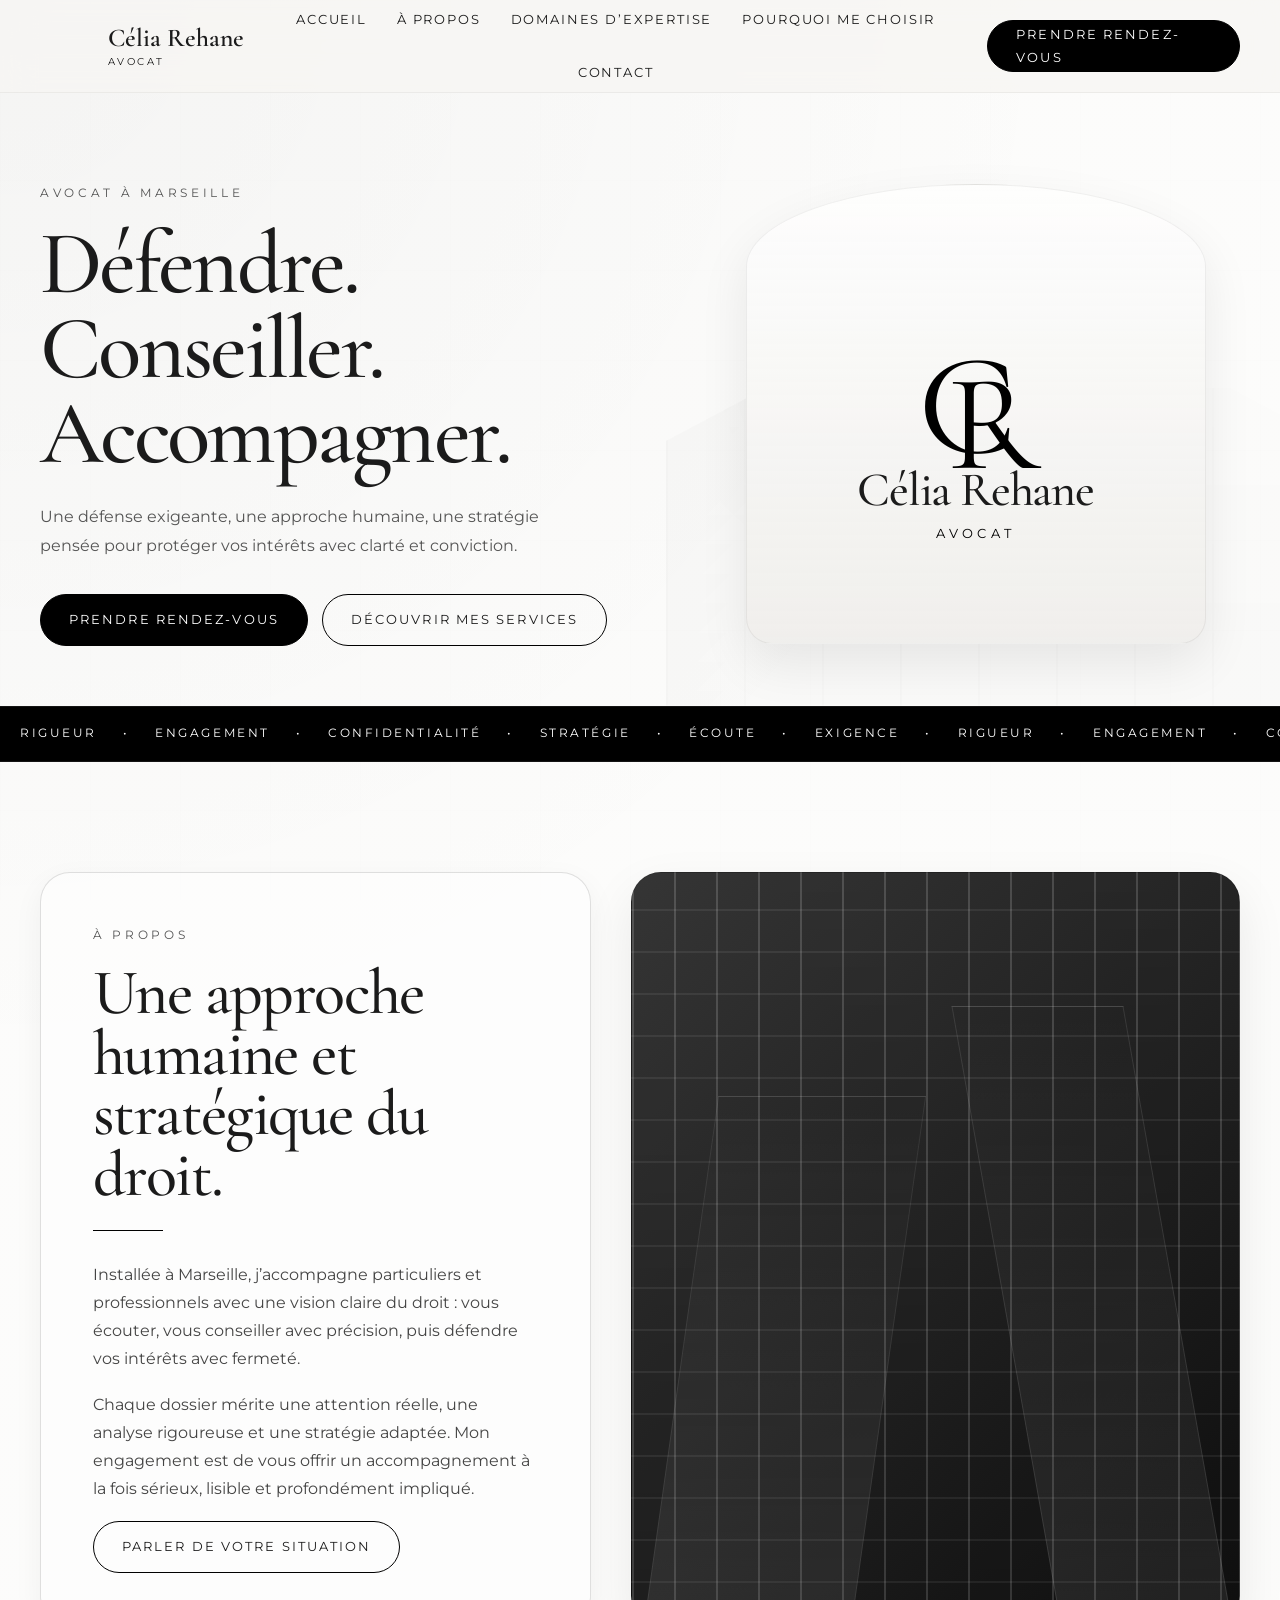
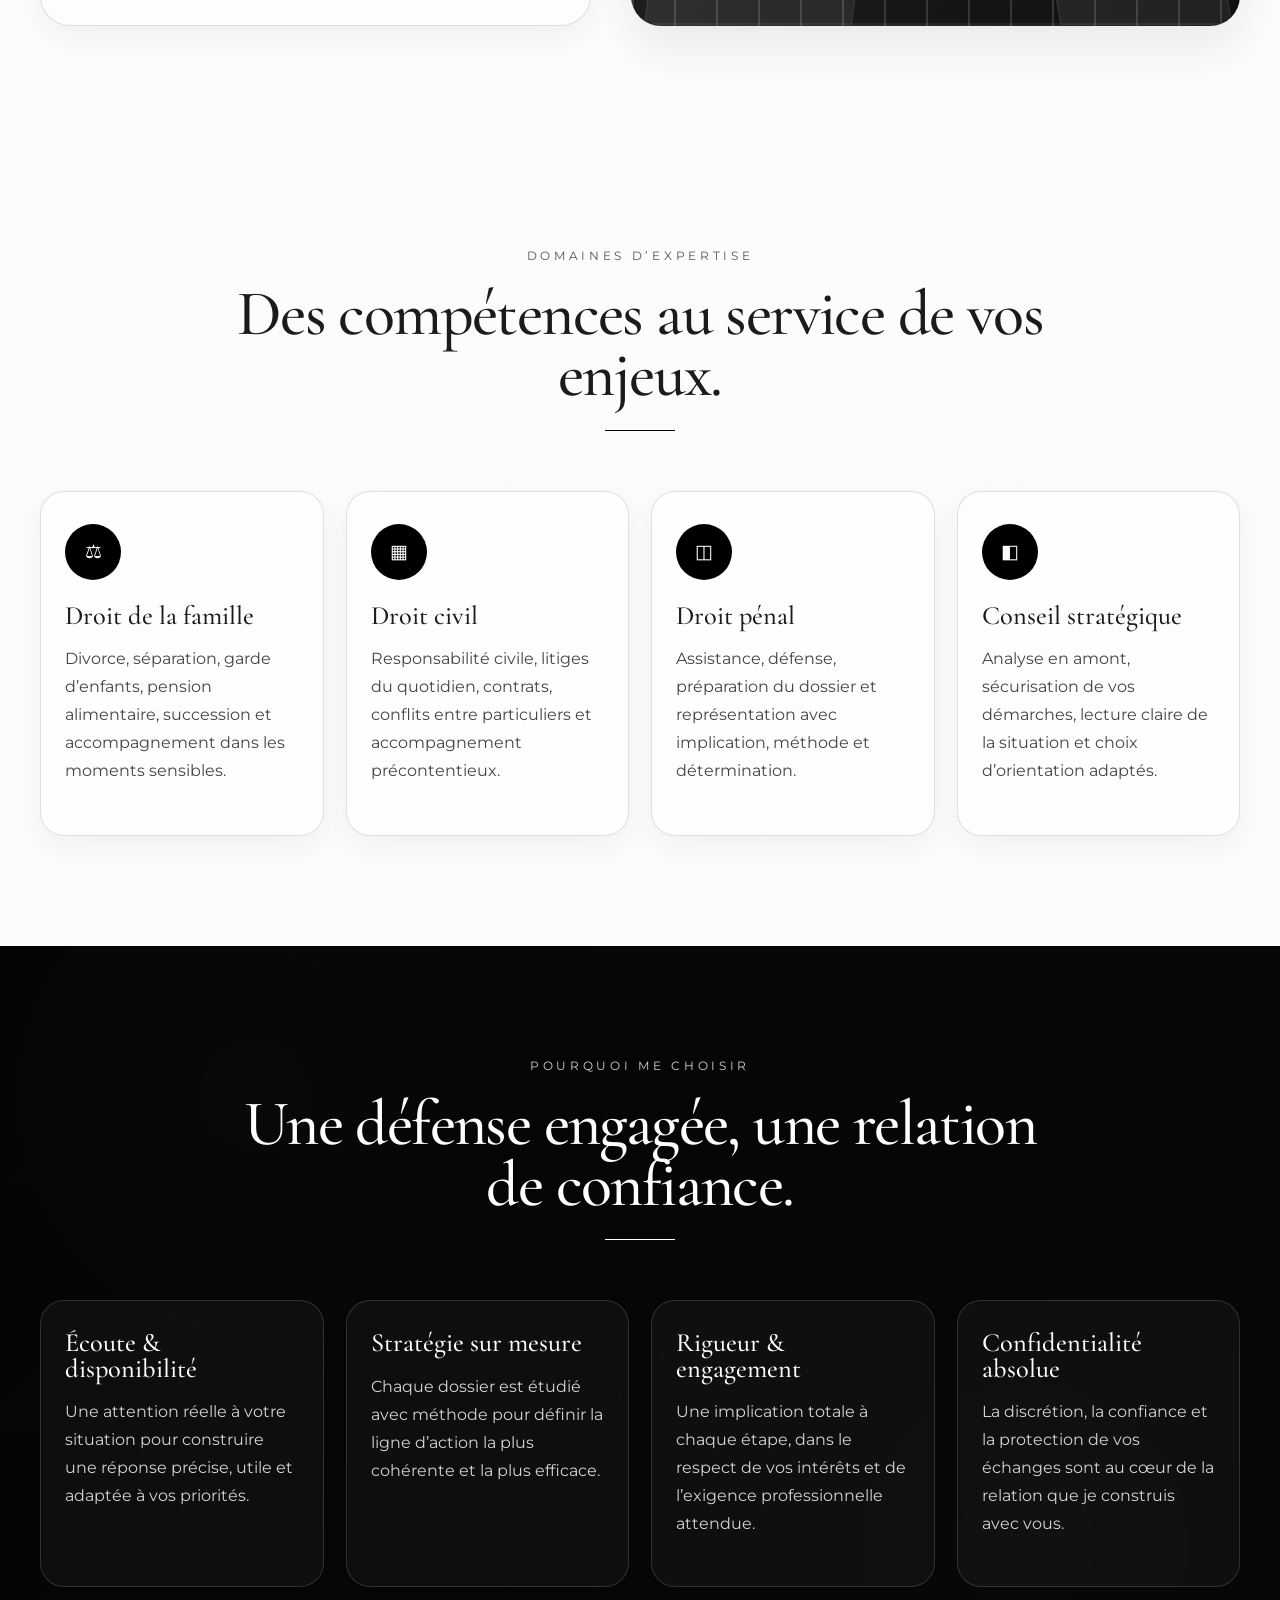
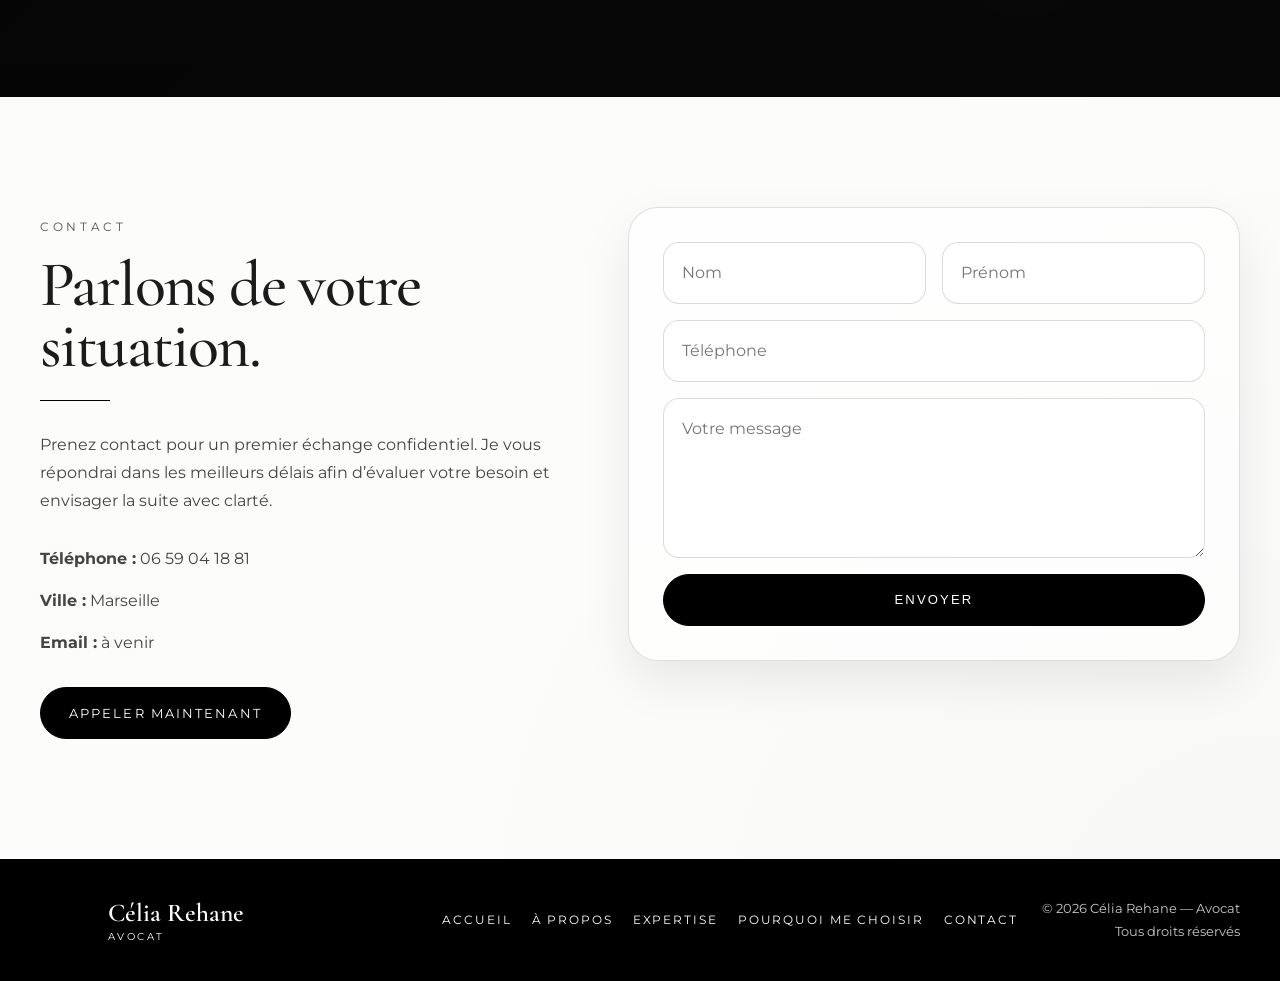
==== index.html @ 49ba4e53 "Update index.html" ====
<!DOCTYPE html>
<html lang="fr">
<head>
  <meta charset="UTF-8" />
  <meta name="viewport" content="width=device-width, initial-scale=1.0" />
  <title>Célia Rehane — Avocat à Marseille</title>
  <meta
    name="description"
    content="Célia Rehane, avocat à Marseille. Défendre, conseiller, accompagner avec rigueur, écoute et exigence."
  />
  <link rel="preconnect" href="https://fonts.googleapis.com" />
  <link rel="preconnect" href="https://fonts.gstatic.com" crossorigin />
  <link
    href="https://fonts.googleapis.com/css2?family=Cormorant+Garamond:wght@400;500;600;700&family=Montserrat:wght@300;400;500;600&display=swap"
    rel="stylesheet"
  />
  <link rel="stylesheet" href="style.css" />
</head>
<body>
  <div class="site-shell">
    <header class="header">
      <div class="container nav">
        <a href="#accueil" class="brand" aria-label="Accueil Célia Rehane">
          <span class="brand-monogram">CR</span>
          <span class="brand-text">
            <strong>Célia Rehane</strong>
            <small>Avocat</small>
          </span>
        </a>

        <nav class="menu" aria-label="Navigation principale">
          <a href="#accueil">Accueil</a>
          <a href="#apropos">À propos</a>
          <a href="#expertise">Domaines d’expertise</a>
          <a href="#choisir">Pourquoi me choisir</a>
          <a href="#contact">Contact</a>
        </nav>

        <a href="#contact" class="btn btn-dark">Prendre rendez-vous</a>
      </div>
    </header>

    <main>
      <section class="hero section" id="accueil">
        <div class="container hero-grid">
          <div class="hero-copy reveal">
            <p class="eyebrow">Avocat à Marseille</p>
            <h1>Défendre.<br />Conseiller.<br />Accompagner.</h1>
            <p class="hero-subtitle">
              Une défense exigeante, une approche humaine, une stratégie pensée
              pour protéger vos intérêts avec clarté et conviction.
            </p>

            <div class="hero-actions">
              <a href="#contact" class="btn btn-dark">Prendre rendez-vous</a>
              <a href="#expertise" class="btn btn-light">Découvrir mes services</a>
            </div>
          </div>

          <div class="hero-visual reveal delay-1" aria-hidden="true">
            <div class="hero-card">
              <div class="logo-mark">
                <span>C</span><span>R</span>
              </div>
              <div class="hero-signature">
                <h2>Célia Rehane</h2>
                <p>Avocat</p>
              </div>
            </div>
          </div>
        </div>

        <div class="hero-architecture" aria-hidden="true"></div>
      </section>

      <section class="ribbon">
        <div class="ribbon-track">
          <span>Rigueur</span>
          <span>•</span>
          <span>Engagement</span>
          <span>•</span>
          <span>Confidentialité</span>
          <span>•</span>
          <span>Stratégie</span>
          <span>•</span>
          <span>Écoute</span>
          <span>•</span>
          <span>Exigence</span>
          <span>•</span>
          <span>Rigueur</span>
          <span>•</span>
          <span>Engagement</span>
          <span>•</span>
          <span>Confidentialité</span>
          <span>•</span>
          <span>Stratégie</span>
          <span>•</span>
          <span>Écoute</span>
          <span>•</span>
          <span>Exigence</span>
        </div>
      </section>

      <section class="about section" id="apropos">
        <div class="container split-grid">
          <div class="about-copy reveal">
            <p class="eyebrow">À propos</p>
            <h2>Une approche humaine et stratégique du droit.</h2>
            <div class="heading-line"></div>
            <p>
              Installée à Marseille, j’accompagne particuliers et professionnels
              avec une vision claire du droit : vous écouter, vous conseiller avec
              précision, puis défendre vos intérêts avec fermeté.
            </p>
            <p>
              Chaque dossier mérite une attention réelle, une analyse rigoureuse
              et une stratégie adaptée. Mon engagement est de vous offrir un
              accompagnement à la fois sérieux, lisible et profondément impliqué.
            </p>
            <a href="#contact" class="btn btn-light">Parler de votre situation</a>
          </div>

          <div class="about-visual reveal delay-1" aria-hidden="true">
            <div class="image-panel image-city"></div>
          </div>
        </div>
      </section>

      <section class="expertise section" id="expertise">
        <div class="container">
          <div class="section-intro reveal">
            <p class="eyebrow centered">Domaines d’expertise</p>
            <h2>Des compétences au service de vos enjeux.</h2>
            <div class="heading-line centered"></div>
          </div>

          <div class="cards-grid">
            <article class="service-card reveal">
              <div class="service-icon">⚖</div>
              <h3>Droit de la famille</h3>
              <p>
                Divorce, séparation, garde d’enfants, pension alimentaire,
                succession et accompagnement dans les moments sensibles.
              </p>
            </article>

            <article class="service-card reveal delay-1">
              <div class="service-icon">▦</div>
              <h3>Droit civil</h3>
              <p>
                Responsabilité civile, litiges du quotidien, contrats, conflits
                entre particuliers et accompagnement précontentieux.
              </p>
            </article>

            <article class="service-card reveal delay-2">
              <div class="service-icon">◫</div>
              <h3>Droit pénal</h3>
              <p>
                Assistance, défense, préparation du dossier et représentation avec
                implication, méthode et détermination.
              </p>
            </article>

            <article class="service-card reveal delay-3">
              <div class="service-icon">◧</div>
              <h3>Conseil stratégique</h3>
              <p>
                Analyse en amont, sécurisation de vos démarches, lecture claire de
                la situation et choix d’orientation adaptés.
              </p>
            </article>
          </div>
        </div>
      </section>

      <section class="values section dark-section" id="choisir">
        <div class="dark-overlay"></div>
        <div class="container values-content">
          <div class="section-intro light reveal">
            <p class="eyebrow centered light">Pourquoi me choisir</p>
            <h2>Une défense engagée, une relation de confiance.</h2>
            <div class="heading-line centered light"></div>
          </div>

          <div class="values-grid">
            <article class="value-card reveal">
              <h3>Écoute & disponibilité</h3>
              <p>
                Une attention réelle à votre situation pour construire une réponse
                précise, utile et adaptée à vos priorités.
              </p>
            </article>

            <article class="value-card reveal delay-1">
              <h3>Stratégie sur mesure</h3>
              <p>
                Chaque dossier est étudié avec méthode pour définir la ligne
                d’action la plus cohérente et la plus efficace.
              </p>
            </article>

            <article class="value-card reveal delay-2">
              <h3>Rigueur & engagement</h3>
              <p>
                Une implication totale à chaque étape, dans le respect de vos
                intérêts et de l’exigence professionnelle attendue.
              </p>
            </article>

            <article class="value-card reveal delay-3">
              <h3>Confidentialité absolue</h3>
              <p>
                La discrétion, la confiance et la protection de vos échanges sont
                au cœur de la relation que je construis avec vous.
              </p>
            </article>
          </div>
        </div>
      </section>

      <section class="contact section" id="contact">
        <div class="container contact-grid">
          <div class="contact-copy reveal">
            <p class="eyebrow">Contact</p>
            <h2>Parlons de votre situation.</h2>
            <div class="heading-line"></div>
            <p>
              Prenez contact pour un premier échange confidentiel. Je vous
              répondrai dans les meilleurs délais afin d’évaluer votre besoin et
              envisager la suite avec clarté.
            </p>

            <ul class="contact-list">
              <li><strong>Téléphone :</strong> <a href="tel:0659041881">06 59 04 18 81</a></li>
              <li><strong>Ville :</strong> Marseille</li>
              <li><strong>Email :</strong> à venir</li>
            </ul>

            <a href="tel:0659041881" class="btn btn-dark">Appeler maintenant</a>
          </div>

          <div class="contact-form-card reveal delay-1">
            <form class="contact-form">
              <div class="form-row">
                <input type="text" placeholder="Nom" />
                <input type="text" placeholder="Prénom" />
              </div>
              <input type="tel" placeholder="Téléphone" />
              <textarea placeholder="Votre message"></textarea>
              <button type="submit" class="btn btn-dark">Envoyer</button>
            </form>
          </div>
        </div>
      </section>
    </main>

    <footer class="footer">
      <div class="container footer-grid">
        <div class="footer-brand">
          <div class="brand footer-logo">
            <span class="brand-monogram">CR</span>
            <span class="brand-text">
              <strong>Célia Rehane</strong>
              <small>Avocat</small>
            </span>
          </div>
        </div>

        <div class="footer-links">
          <a href="#accueil">Accueil</a>
          <a href="#apropos">À propos</a>
          <a href="#expertise">Expertise</a>
          <a href="#choisir">Pourquoi me choisir</a>
          <a href="#contact">Contact</a>
        </div>

        <div class="footer-copy">
          <p>© 2026 Célia Rehane — Avocat</p>
          <p>Tous droits réservés</p>
        </div>
      </div>
    </footer>
  </div>
</body>
</html>
---- style.css ----
:root {
  --color-bg: #f7f6f3;
  --color-surface: #efeeeb;
  --color-surface-2: #e7e5e2;
  --color-text: #1b1b1b;
  --color-muted: #5d5837;
  --color-grey: #545454;
  --color-light-grey: #cfcfcf;
  --color-white: #ffffff;
  --color-black: #000000;
  --color-border: rgba(0, 0, 0, 0.12);
  --shadow-soft: 0 20px 50px rgba(0, 0, 0, 0.08);
  --shadow-light: 0 10px 30px rgba(0, 0, 0, 0.05);
  --radius-lg: 30px;
  --radius-md: 18px;
  --container: 1200px;
  --transition: 0.35s ease;
}

* {
  box-sizing: border-box;
}

html {
  scroll-behavior: smooth;
}

body {
  margin: 0;
  font-family: "Montserrat", sans-serif;
  color: var(--color-text);
  background:
    radial-gradient(circle at top left, rgba(0, 0, 0, 0.03), transparent 25%),
    radial-gradient(circle at bottom right, rgba(0, 0, 0, 0.02), transparent 20%),
    linear-gradient(to bottom, rgba(255, 255, 255, 0.65), rgba(255, 255, 255, 0.65)),
    var(--color-bg);
  line-height: 1.75;
}

body::before {
  content: "";
  position: fixed;
  inset: 0;
  pointer-events: none;
  opacity: 0.25;
  background-image:
    linear-gradient(rgba(0, 0, 0, 0.015) 1px, transparent 1px),
    linear-gradient(90deg, rgba(0, 0, 0, 0.015) 1px, transparent 1px);
  background-size: 90px 90px;
  z-index: -1;
}

img {
  max-width: 100%;
  display: block;
}

a {
  color: inherit;
  text-decoration: none;
}

.container {
  width: min(var(--container), calc(100% - 40px));
  margin: 0 auto;
}

.section {
  padding: 110px 0;
  position: relative;
}

.eyebrow {
  margin: 0 0 18px;
  text-transform: uppercase;
  letter-spacing: 0.32em;
  font-size: 0.72rem;
  color: var(--color-grey);
}

.eyebrow.centered {
  text-align: center;
}

.eyebrow.light {
  color: rgba(255, 255, 255, 0.78);
}

h1,
h2,
h3 {
  font-family: "Cormorant Garamond", serif;
  font-weight: 500;
  line-height: 0.95;
  margin: 0;
}

h1 {
  font-size: clamp(3.4rem, 7vw, 6.8rem);
  letter-spacing: -0.03em;
}

h2 {
  font-size: clamp(2.3rem, 5vw, 4rem);
  letter-spacing: -0.025em;
}

h3 {
  font-size: 1.65rem;
}

p {
  margin: 0 0 18px;
  color: rgba(27, 27, 27, 0.82);
  font-size: 1rem;
}

.heading-line {
  width: 70px;
  height: 1px;
  background: var(--color-black);
  margin: 24px 0 30px;
}

.heading-line.centered {
  margin: 24px auto 30px;
}

.heading-line.light {
  background: var(--color-white);
}

.btn {
  display: inline-flex;
  align-items: center;
  justify-content: center;
  gap: 10px;
  min-height: 52px;
  padding: 0 28px;
  border-radius: 999px;
  border: 1px solid var(--color-black);
  font-size: 0.82rem;
  text-transform: uppercase;
  letter-spacing: 0.16em;
  transition: transform var(--transition), background var(--transition), color var(--transition), border-color var(--transition), box-shadow var(--transition);
}

.btn:hover {
  transform: translateY(-2px);
  box-shadow: var(--shadow-light);
}

.btn-dark {
  background: var(--color-black);
  color: var(--color-white);
}

.btn-dark:hover {
  background: #1b1b1b;
}

.btn-light {
  background: transparent;
  color: var(--color-text);
}

.btn-light:hover {
  background: var(--color-black);
  color: var(--color-white);
}

.header {
  position: sticky;
  top: 0;
  z-index: 100;
  backdrop-filter: blur(16px);
  background: rgba(247, 246, 243, 0.82);
  border-bottom: 1px solid rgba(0, 0, 0, 0.05);
}

.nav {
  min-height: 92px;
  display: flex;
  align-items: center;
  justify-content: space-between;
  gap: 26px;
}

.brand {
  display: flex;
  align-items: center;
  gap: 14px;
  flex-shrink: 0;
}

.brand-monogram {
  position: relative;
  width: 54px;
  height: 54px;
  display: grid;
  place-items: center;
  font-family: "Cormorant Garamond", serif;
  font-size: 2.5rem;
  line-height: 1;
}

.brand-monogram::before,
.brand-monogram::after {
  position: absolute;
  font-family: "Cormorant Garamond", serif;
  font-size: 3.1rem;
  line-height: 1;
}

.brand-monogram::before {
  content: "C";
  transform: translateX(-2px);
}

.brand-monogram::after {
  content: "R";
  transform: translateX(8px) translateY(7px);
}

.brand-monogram {
  color: transparent;
}

.brand-text {
  display: flex;
  flex-direction: column;
  line-height: 1.1;
}

.brand-text strong {
  font-family: "Cormorant Garamond", serif;
  font-weight: 600;
  font-size: 1.6rem;
}

.brand-text small {
  text-transform: uppercase;
  letter-spacing: 0.24em;
  font-size: 0.65rem;
  margin-top: 4px;
}

.menu {
  display: flex;
  align-items: center;
  gap: 30px;
  flex-wrap: wrap;
  justify-content: center;
}

.menu a {
  position: relative;
  font-size: 0.82rem;
  text-transform: uppercase;
  letter-spacing: 0.14em;
}

.menu a::after {
  content: "";
  position: absolute;
  left: 0;
  bottom: -8px;
  width: 0;
  height: 1px;
  background: var(--color-black);
  transition: width var(--transition);
}

.menu a:hover::after {
  width: 100%;
}

.hero {
  overflow: hidden;
  padding-top: 90px;
  padding-bottom: 60px;
}

.hero-grid {
  display: grid;
  grid-template-columns: 1.08fr 0.92fr;
  gap: 50px;
  align-items: center;
  position: relative;
  z-index: 2;
}

.hero-copy {
  max-width: 620px;
}

.hero-subtitle {
  font-size: 1.02rem;
  max-width: 530px;
  margin-top: 26px;
  color: rgba(27, 27, 27, 0.74);
}

.hero-actions {
  margin-top: 34px;
  display: flex;
  flex-wrap: wrap;
  gap: 14px;
}

.hero-visual {
  display: flex;
  justify-content: center;
  align-items: center;
}

.hero-card {
  width: min(100%, 460px);
  min-height: 460px;
  padding: 40px;
  border-radius: 50% 50% 26px 26px / 18% 18% 26px 26px;
  background:
    linear-gradient(180deg, rgba(255, 255, 255, 0.92), rgba(240, 239, 236, 0.78)),
    var(--color-surface);
  border: 1px solid rgba(0, 0, 0, 0.06);
  box-shadow: var(--shadow-soft);
  display: flex;
  flex-direction: column;
  justify-content: center;
  align-items: center;
  animation: floatCard 6s ease-in-out infinite;
}

.logo-mark {
  position: relative;
  width: 150px;
  height: 160px;
  margin-bottom: 24px;
}

.logo-mark span {
  position: absolute;
  inset: 0;
  display: grid;
  place-items: center;
  font-family: "Cormorant Garamond", serif;
  color: var(--color-black);
}

.logo-mark span:first-child {
  font-size: 9rem;
  transform: translateX(-8px) translateY(-4px);
}

.logo-mark span:last-child {
  font-size: 8.6rem;
  transform: translateX(18px) translateY(20px);
}

.hero-signature h2 {
  font-size: clamp(2rem, 4vw, 3rem);
  text-align: center;
}

.hero-signature p {
  margin: 8px 0 0;
  text-align: center;
  text-transform: uppercase;
  letter-spacing: 0.32em;
  font-size: 0.82rem;
  color: var(--color-black);
}

.hero-architecture {
  position: absolute;
  right: -4%;
  bottom: 0;
  width: 52%;
  height: 72%;
  opacity: 0.26;
  background:
    linear-gradient(to top, rgba(0, 0, 0, 0.06), transparent),
    linear-gradient(135deg, rgba(0, 0, 0, 0.07), transparent 45%),
    radial-gradient(circle at 30% 25%, rgba(0, 0, 0, 0.05), transparent 35%);
  clip-path: polygon(15% 28%, 85% 28%, 100% 40%, 100% 100%, 0% 100%, 0% 40%);
}

.hero-architecture::before {
  content: "";
  position: absolute;
  inset: 20% 0 0;
  background:
    repeating-linear-gradient(
      90deg,
      rgba(0, 0, 0, 0.10) 0 2px,
      transparent 2px 78px
    );
  opacity: 0.4;
}

.ribbon {
  overflow: hidden;
  background: var(--color-black);
  color: var(--color-white);
  border-top: 1px solid rgba(255, 255, 255, 0.08);
  border-bottom: 1px solid rgba(255, 255, 255, 0.08);
}

.ribbon-track {
  display: flex;
  align-items: center;
  gap: 26px;
  white-space: nowrap;
  min-height: 54px;
  text-transform: uppercase;
  letter-spacing: 0.22em;
  font-size: 0.72rem;
  animation: ribbonMove 22s linear infinite;
  padding-left: 20px;
}

.split-grid {
  display: grid;
  grid-template-columns: 0.95fr 1.05fr;
  gap: 40px;
  align-items: stretch;
}

.about-copy {
  padding: 52px;
  border-radius: var(--radius-lg);
  background: rgba(255, 255, 255, 0.45);
  border: 1px solid var(--color-border);
  box-shadow: var(--shadow-light);
}

.about-visual {
  min-height: 520px;
}

.image-panel {
  height: 100%;
  min-height: 520px;
  border-radius: var(--radius-lg);
  overflow: hidden;
  box-shadow: var(--shadow-soft);
  border: 1px solid rgba(0, 0, 0, 0.08);
}

.image-city {
  background:
    linear-gradient(rgba(0, 0, 0, 0.10), rgba(0, 0, 0, 0.18)),
    repeating-linear-gradient(
      90deg,
      rgba(255, 255, 255, 0.18) 0 2px,
      transparent 2px 42px
    ),
    repeating-linear-gradient(
      0deg,
      rgba(255, 255, 255, 0.08) 0 2px,
      transparent 2px 42px
    ),
    linear-gradient(135deg, #3b3b3b 0%, #111111 100%);
  position: relative;
}

.image-city::before,
.image-city::after {
  content: "";
  position: absolute;
  bottom: 0;
  background: linear-gradient(to top, rgba(255, 255, 255, 0.08), transparent);
}

.image-city::before {
  left: 8%;
  width: 34%;
  height: 70%;
  transform: skewX(-8deg);
  border: 1px solid rgba(255, 255, 255, 0.08);
}

.image-city::after {
  right: 10%;
  width: 28%;
  height: 82%;
  transform: skewX(10deg);
  border: 1px solid rgba(255, 255, 255, 0.10);
}

.section-intro {
  max-width: 860px;
  margin: 0 auto 60px;
  text-align: center;
}

.cards-grid {
  display: grid;
  grid-template-columns: repeat(4, 1fr);
  gap: 22px;
}

.service-card {
  background: rgba(255, 255, 255, 0.56);
  border: 1px solid var(--color-border);
  border-radius: 24px;
  padding: 32px 24px;
  min-height: 285px;
  transition: transform var(--transition), box-shadow var(--transition), border-color var(--transition);
  box-shadow: var(--shadow-light);
}

.service-card:hover {
  transform: translateY(-6px);
  box-shadow: var(--shadow-soft);
  border-color: rgba(0, 0, 0, 0.18);
}

.service-icon {
  width: 56px;
  height: 56px;
  display: grid;
  place-items: center;
  border-radius: 50%;
  background: var(--color-black);
  color: var(--color-white);
  font-size: 1.2rem;
  margin-bottom: 24px;
}

.service-card h3 {
  margin-bottom: 16px;
}

.dark-section {
  color: var(--color-white);
  background:
    linear-gradient(rgba(0, 0, 0, 0.72), rgba(0, 0, 0, 0.76)),
    linear-gradient(135deg, #111111 0%, #1a1a1a 100%);
  overflow: hidden;
}

.dark-section::before {
  content: "";
  position: absolute;
  inset: 0;
  opacity: 0.14;
  background:
    radial-gradient(circle at 20% 20%, rgba(255, 255, 255, 0.10), transparent 28%),
    radial-gradient(circle at 80% 80%, rgba(255, 255, 255, 0.08), transparent 22%);
}

.values-content {
  position: relative;
  z-index: 2;
}

.values-grid {
  display: grid;
  grid-template-columns: repeat(4, 1fr);
  gap: 22px;
}

.value-card {
  border: 1px solid rgba(255, 255, 255, 0.14);
  background: rgba(255, 255, 255, 0.04);
  backdrop-filter: blur(3px);
  border-radius: 24px;
  padding: 30px 24px;
  min-height: 230px;
  transition: transform var(--transition), background var(--transition), border-color var(--transition);
}

.value-card:hover {
  transform: translateY(-6px);
  background: rgba(255, 255, 255, 0.07);
  border-color: rgba(255, 255, 255, 0.28);
}

.value-card h3 {
  margin-bottom: 16px;
  color: var(--color-white);
}

.value-card p,
.section-intro.light p,
.section-intro.light .eyebrow {
  color: rgba(255, 255, 255, 0.82);
}

.contact-grid {
  display: grid;
  grid-template-columns: 0.95fr 1.05fr;
  gap: 34px;
  align-items: start;
}

.contact-copy {
  padding: 10px 0;
}

.contact-list {
  list-style: none;
  padding: 0;
  margin: 30px 0;
}

.contact-list li {
  margin-bottom: 14px;
  color: rgba(27, 27, 27, 0.82);
}

.contact-list a:hover {
  text-decoration: underline;
}

.contact-form-card {
  border-radius: var(--radius-lg);
  background: rgba(255, 255, 255, 0.62);
  border: 1px solid var(--color-border);
  box-shadow: var(--shadow-soft);
  padding: 34px;
}

.contact-form {
  display: flex;
  flex-direction: column;
  gap: 16px;
}

.form-row {
  display: grid;
  grid-template-columns: 1fr 1fr;
  gap: 16px;
}

.contact-form input,
.contact-form textarea {
  width: 100%;
  border: 1px solid rgba(0, 0, 0, 0.14);
  background: rgba(255, 255, 255, 0.78);
  border-radius: 16px;
  padding: 16px 18px;
  font: inherit;
  color: var(--color-text);
  transition: border-color var(--transition), box-shadow var(--transition), background var(--transition);
}

.contact-form input:focus,
.contact-form textarea:focus {
  outline: none;
  border-color: var(--color-black);
  box-shadow: 0 0 0 4px rgba(0, 0, 0, 0.05);
  background: var(--color-white);
}

.contact-form textarea {
  min-height: 160px;
  resize: vertical;
}

.footer {
  background: var(--color-black);
  color: var(--color-white);
  padding: 34px 0;
}

.footer-grid {
  display: grid;
  grid-template-columns: 1fr auto auto;
  gap: 24px;
  align-items: center;
}

.footer-logo .brand-text strong,
.footer-logo .brand-text small,
.footer-links a,
.footer-copy p {
  color: var(--color-white);
}

.footer-links {
  display: flex;
  flex-wrap: wrap;
  gap: 20px;
  justify-content: center;
  text-transform: uppercase;
  letter-spacing: 0.16em;
  font-size: 0.74rem;
}

.footer-copy {
  text-align: right;
}

.footer-copy p {
  margin: 0;
  font-size: 0.82rem;
  color: rgba(255, 255, 255, 0.78);
}

.reveal {
  opacity: 0;
  transform: translateY(26px);
  animation: revealUp 0.9s ease forwards;
}

.delay-1 {
  animation-delay: 0.15s;
}

.delay-2 {
  animation-delay: 0.3s;
}

.delay-3 {
  animation-delay: 0.45s;
}

@keyframes revealUp {
  to {
    opacity: 1;
    transform: translateY(0);
  }
}

@keyframes ribbonMove {
  from {
    transform: translateX(0);
  }
  to {
    transform: translateX(-50%);
  }
}

@keyframes floatCard {
  0%,
  100% {
    transform: translateY(0px);
  }
  50% {
    transform: translateY(-10px);
  }
}

@media (max-width: 1180px) {
  .cards-grid,
  .values-grid {
    grid-template-columns: repeat(2, 1fr);
  }

  .hero-grid,
  .split-grid,
  .contact-grid,
  .footer-grid {
    grid-template-columns: 1fr;
  }

  .footer-copy {
    text-align: left;
  }

  .hero-architecture {
    width: 58%;
    height: 56%;
  }
}

@media (max-width: 900px) {
  .header {
    position: relative;
  }

  .nav {
    flex-direction: column;
    align-items: flex-start;
    padding: 18px 0;
  }

  .menu {
    gap: 16px;
    justify-content: flex-start;
  }

  .hero {
    padding-top: 60px;
  }

  .hero-card {
    min-height: 360px;
  }

  .about-copy,
  .contact-form-card {
    padding: 28px;
  }

  .form-row {
    grid-template-columns: 1fr;
  }

  .hero-architecture {
    display: none;
  }
}

@media (max-width: 640px) {
  .section {
    padding: 80px 0;
  }

  .container {
    width: min(100% - 24px, var(--container));
  }

  .cards-grid,
  .values-grid {
    grid-template-columns: 1fr;
  }

  .menu {
    display: grid;
    grid-template-columns: 1fr 1fr;
    width: 100%;
  }

  .btn {
    width: 100%;
  }

  .hero-actions {
    flex-direction: column;
  }

  .logo-mark {
    width: 110px;
    height: 120px;
  }

  .logo-mark span:first-child {
    font-size: 6.3rem;
  }

  .logo-mark span:last-child {
    font-size: 6rem;
  }

  .hero-card {
    padding: 24px;
    border-radius: 42% 42% 24px 24px / 16% 16% 24px 24px;
  }
}
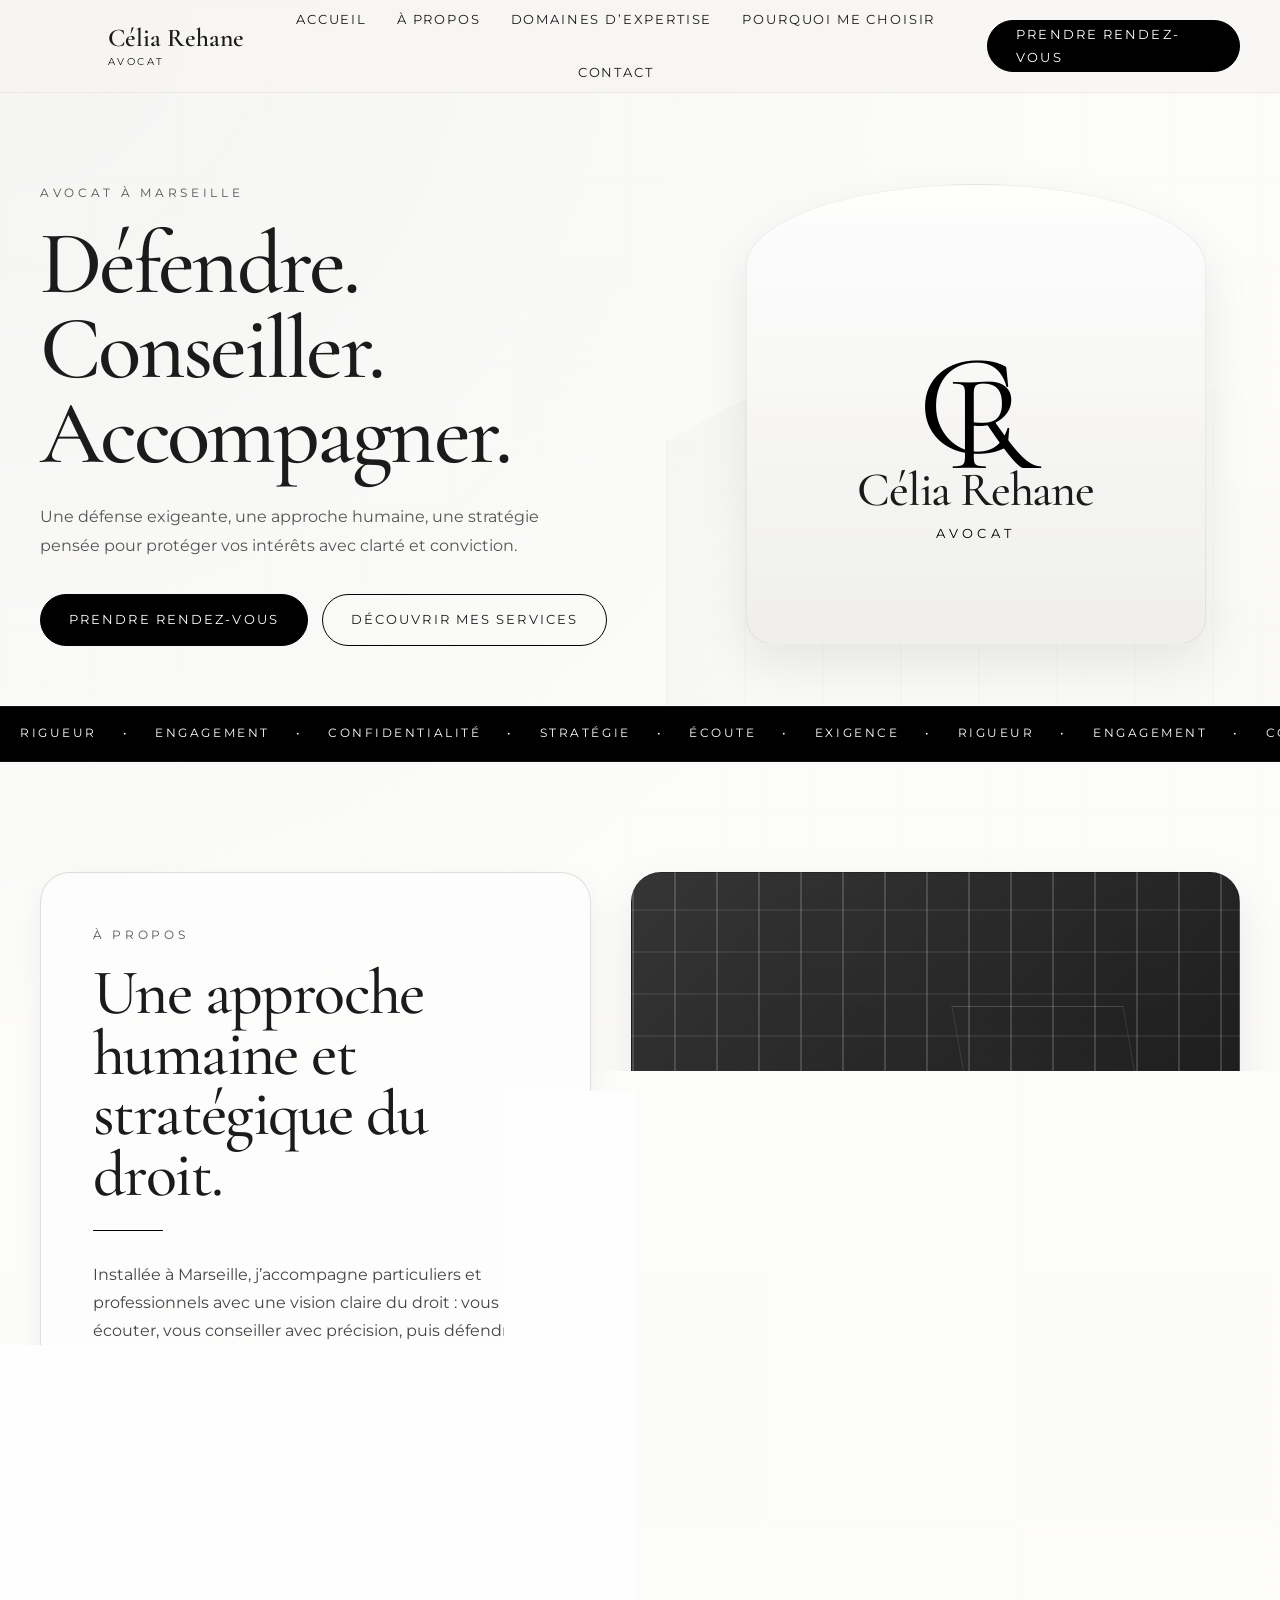
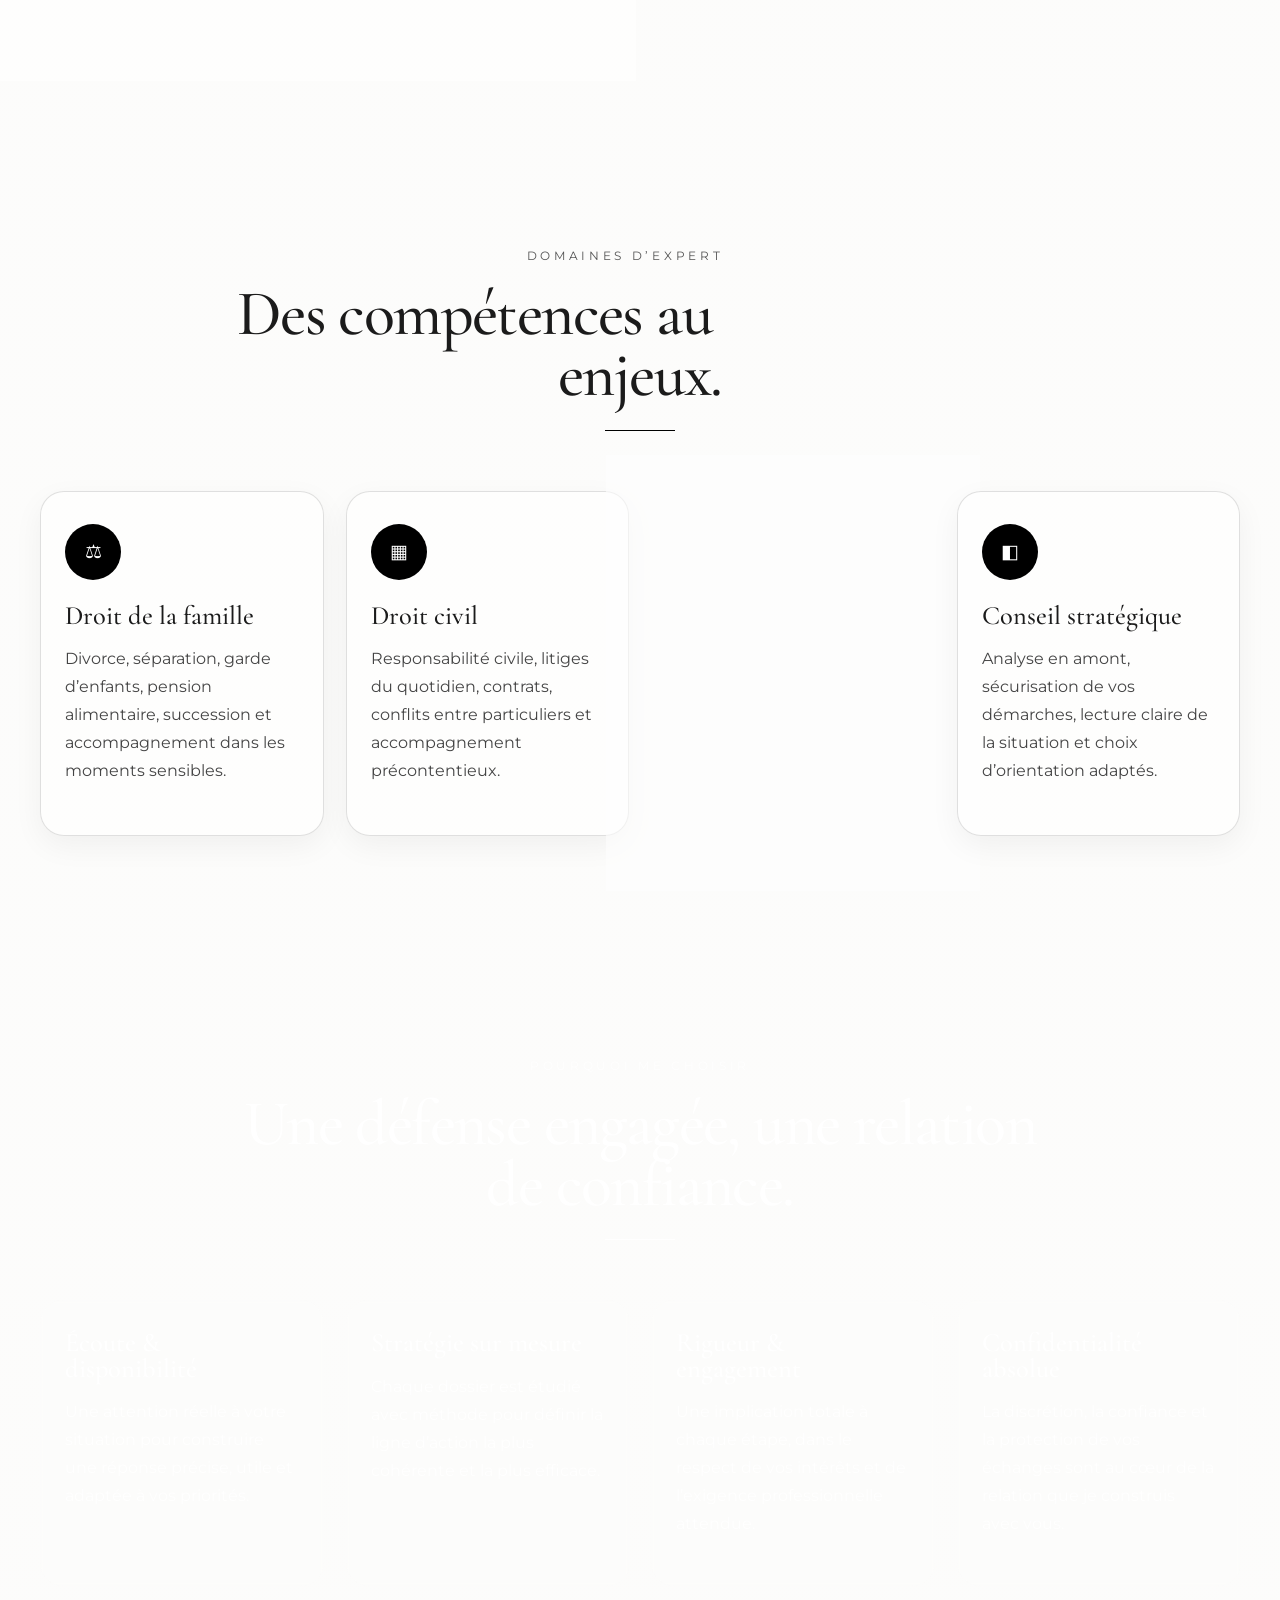
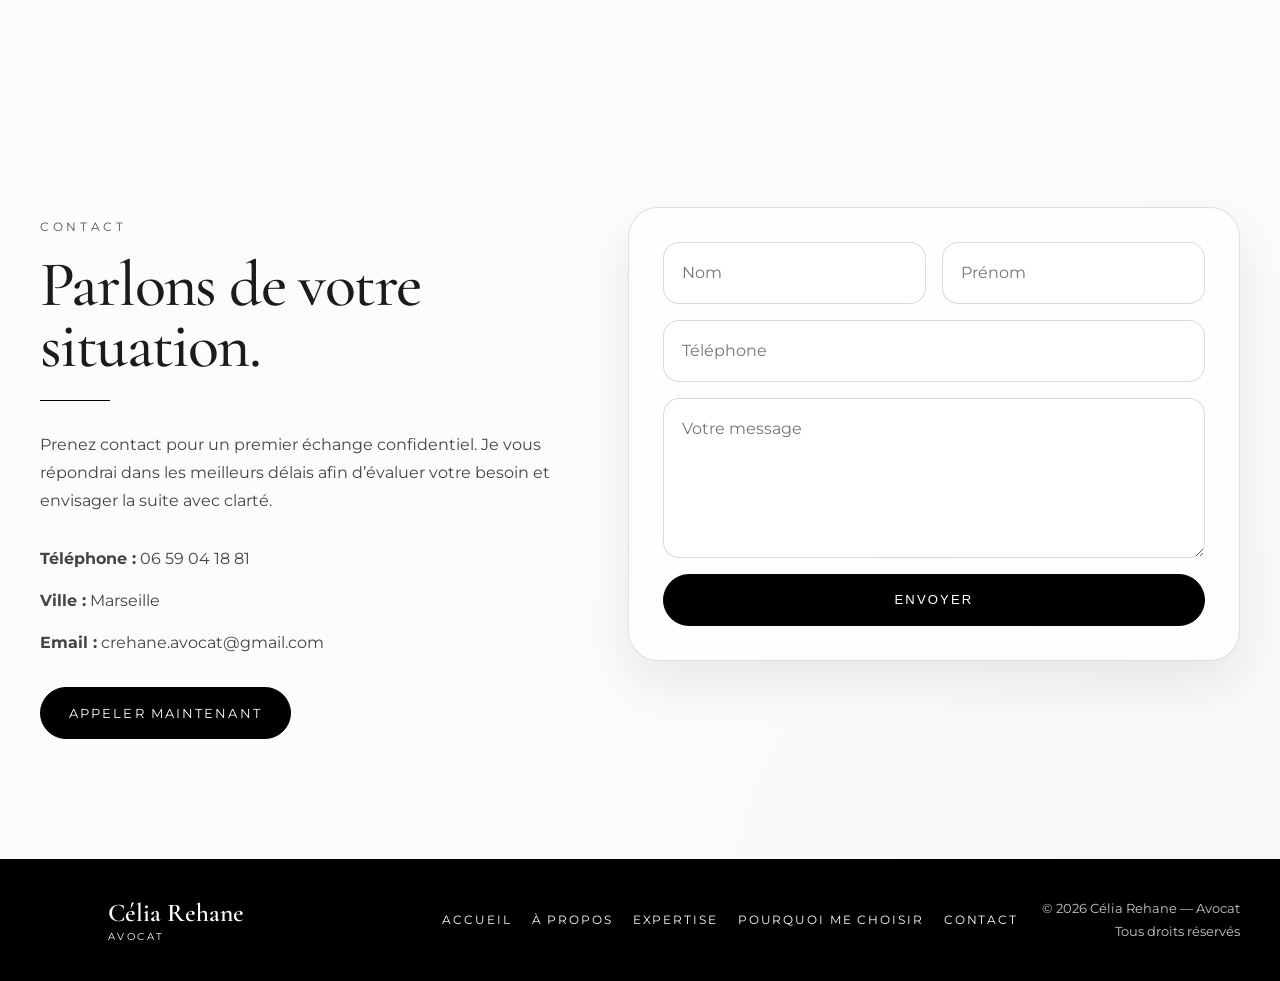
==== commit e32d0e39: "Update index.html" ====
--- a/index.html
+++ b/index.html
@@ -234,7 +234,7 @@
             <ul class="contact-list">
               <li><strong>Téléphone :</strong> <a href="tel:0659041881">06 59 04 18 81</a></li>
               <li><strong>Ville :</strong> Marseille</li>
-              <li><strong>Email :</strong> à venir</li>
+              <li><strong>Email :</strong> crehane.avocat@gmail.com</li>
             </ul>
 
             <a href="tel:0659041881" class="btn btn-dark">Appeler maintenant</a>
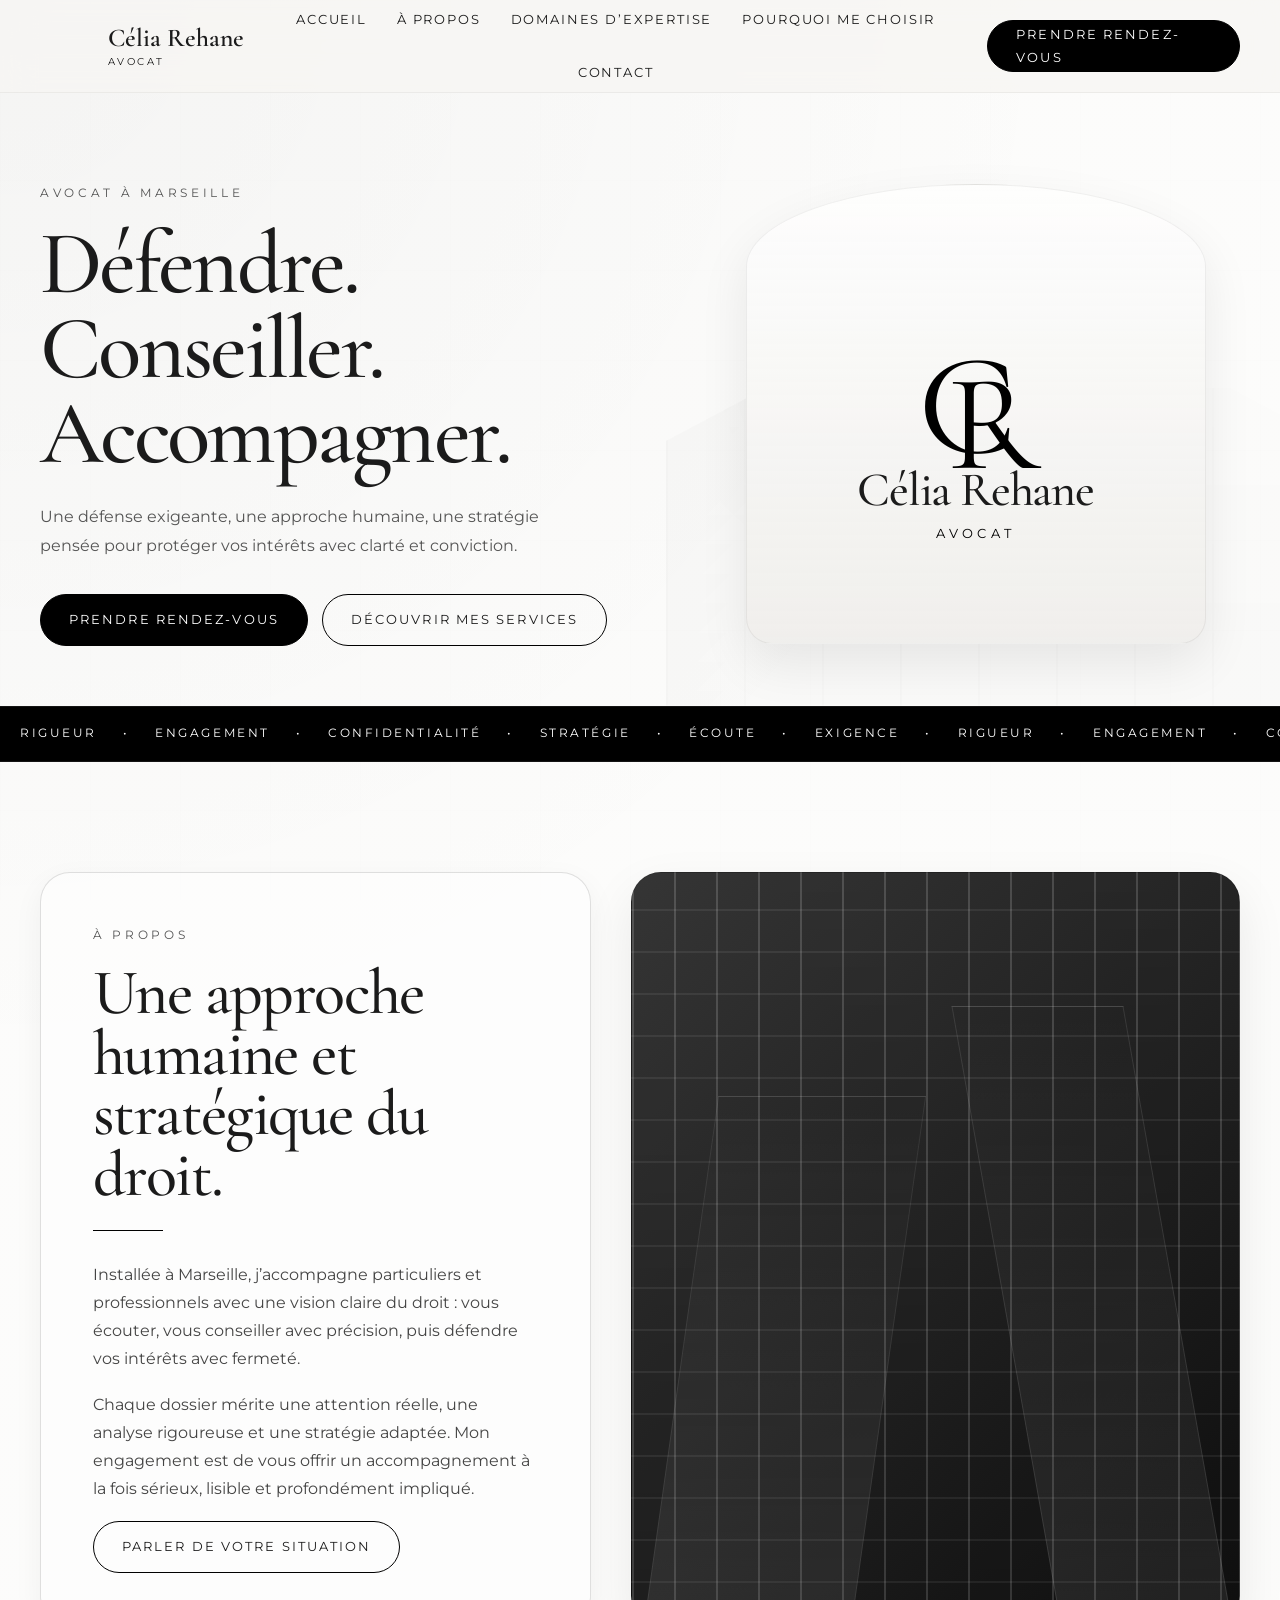
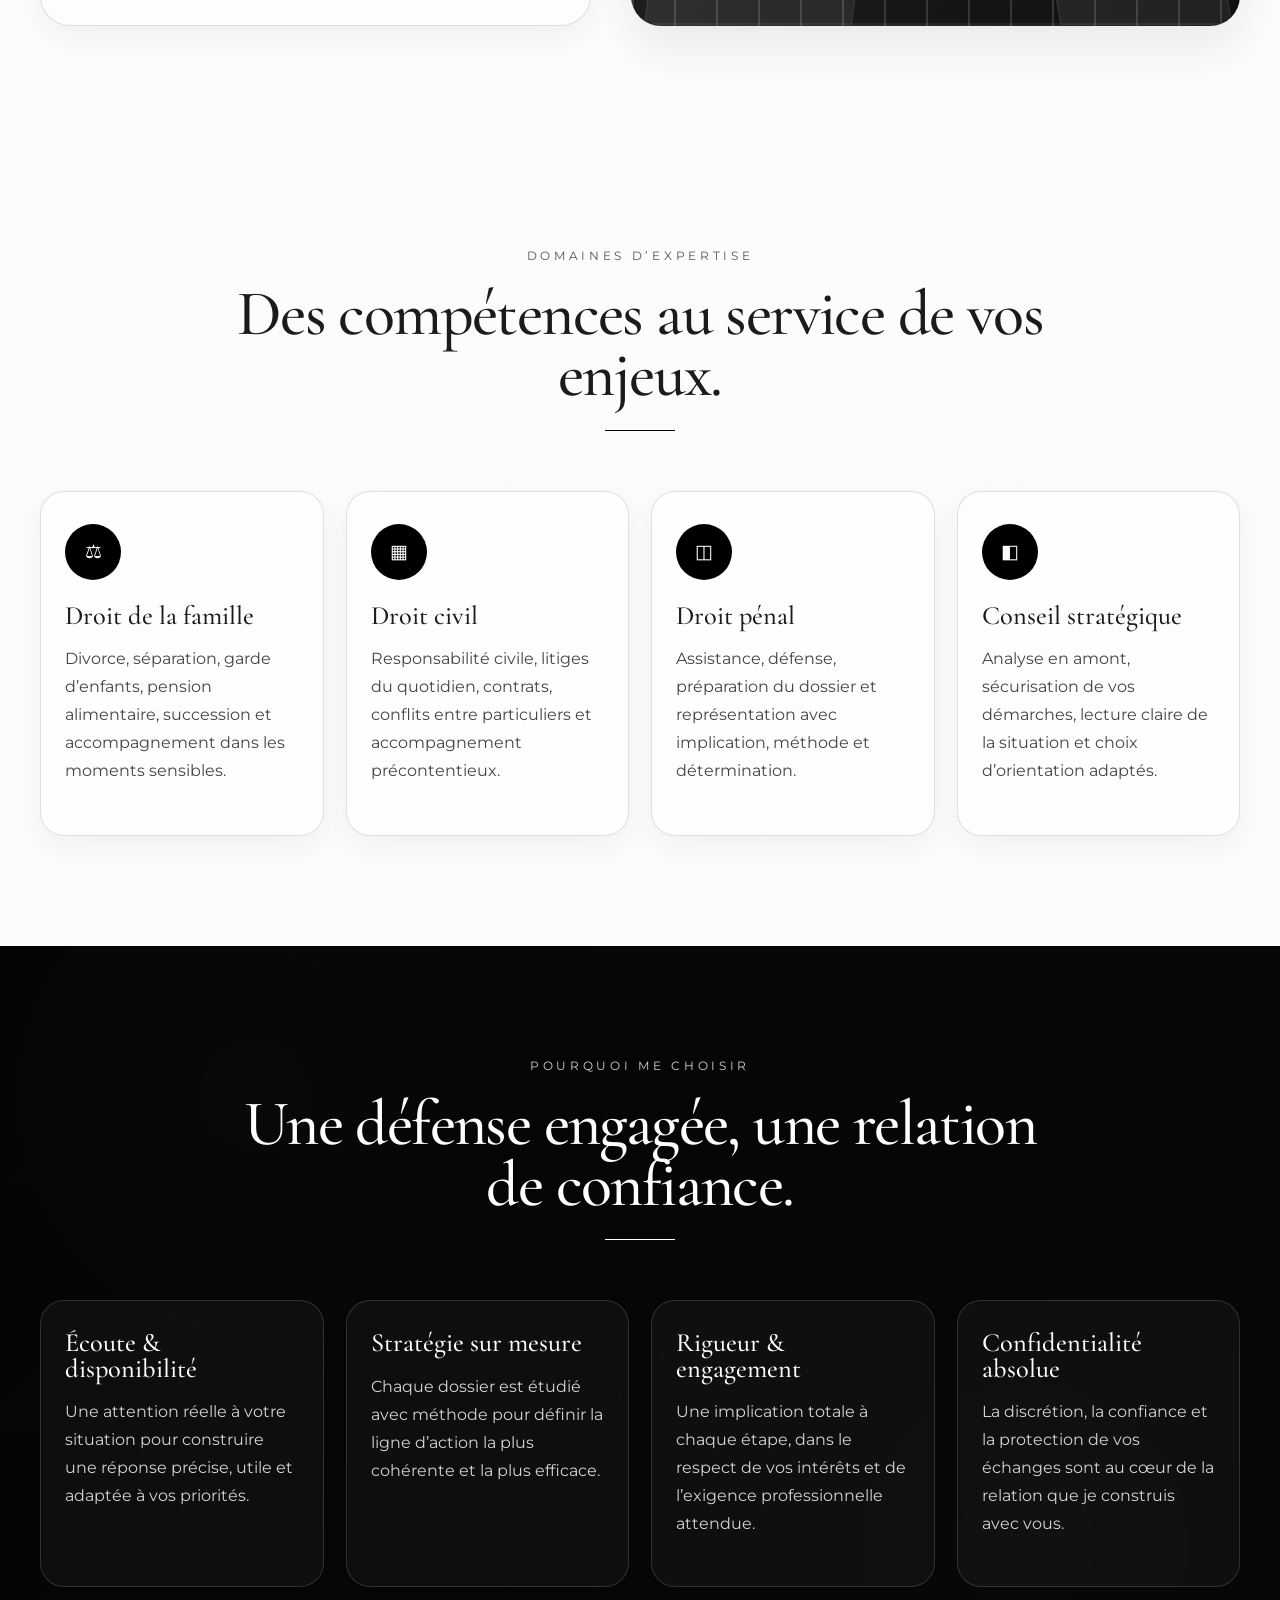
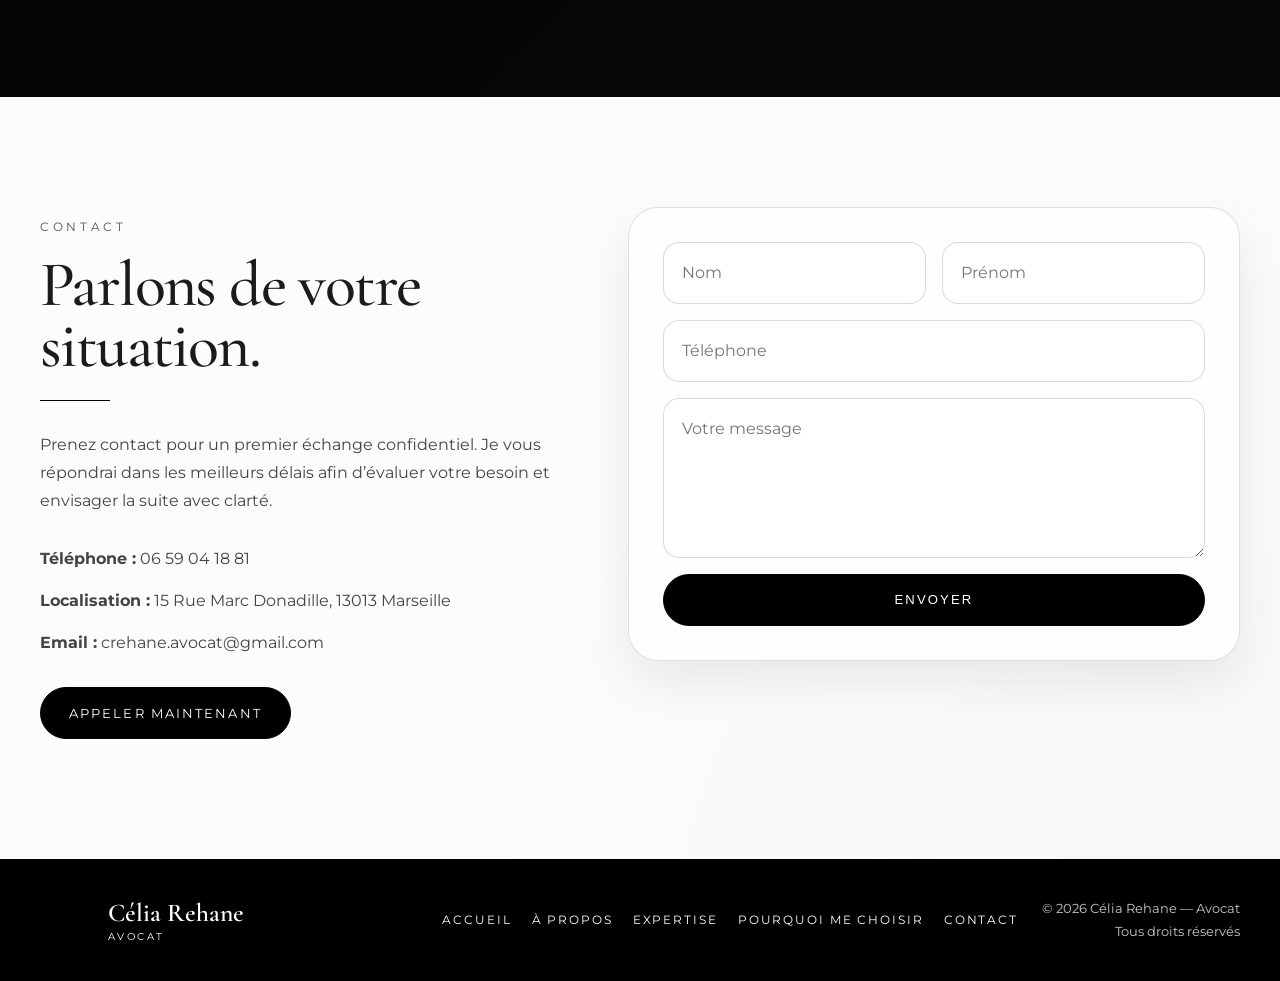
==== commit e629f76a: "Update index.html" ====
--- a/index.html
+++ b/index.html
@@ -233,7 +233,7 @@
 
             <ul class="contact-list">
               <li><strong>Téléphone :</strong> <a href="tel:0659041881">06 59 04 18 81</a></li>
-              <li><strong>Ville :</strong> Marseille</li>
+              <li><strong>Localisation :</strong> 15 Rue Marc Donadille, 13013 Marseille </li>
               <li><strong>Email :</strong> crehane.avocat@gmail.com</li>
             </ul>
 
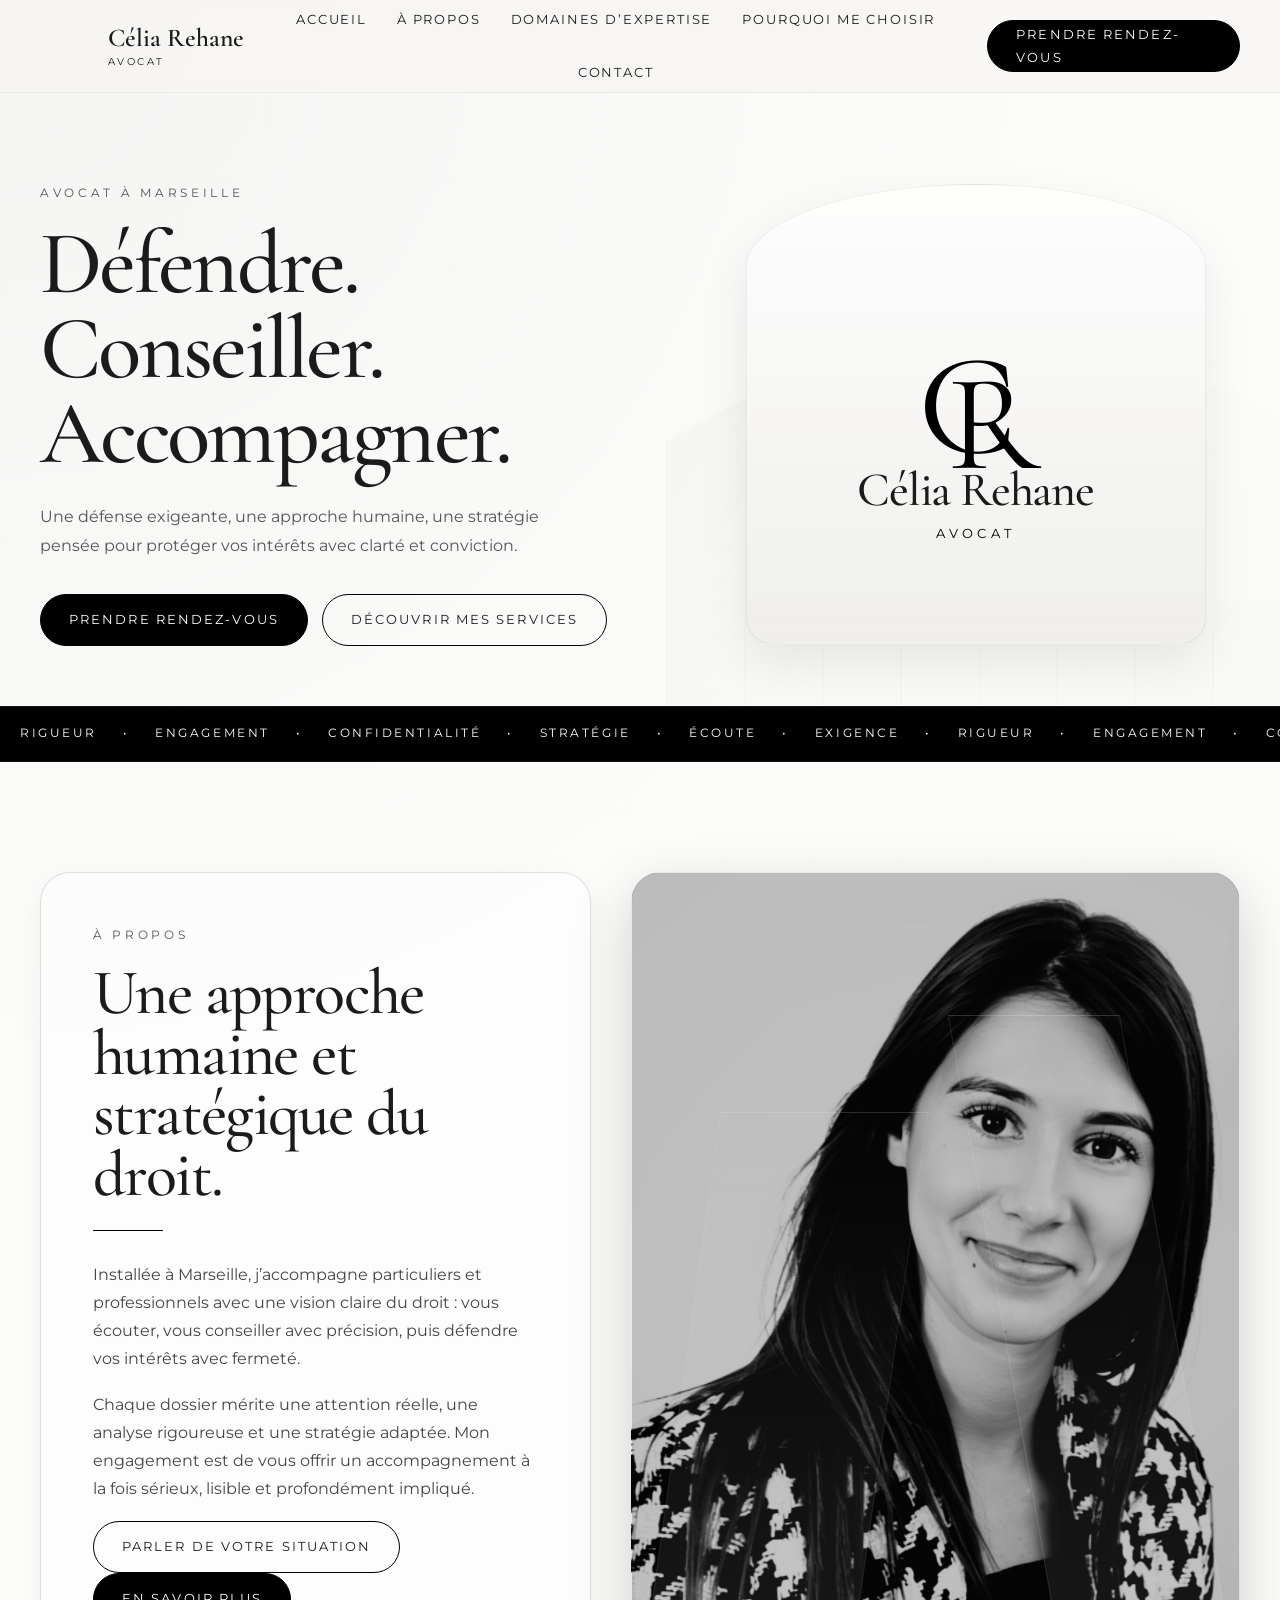
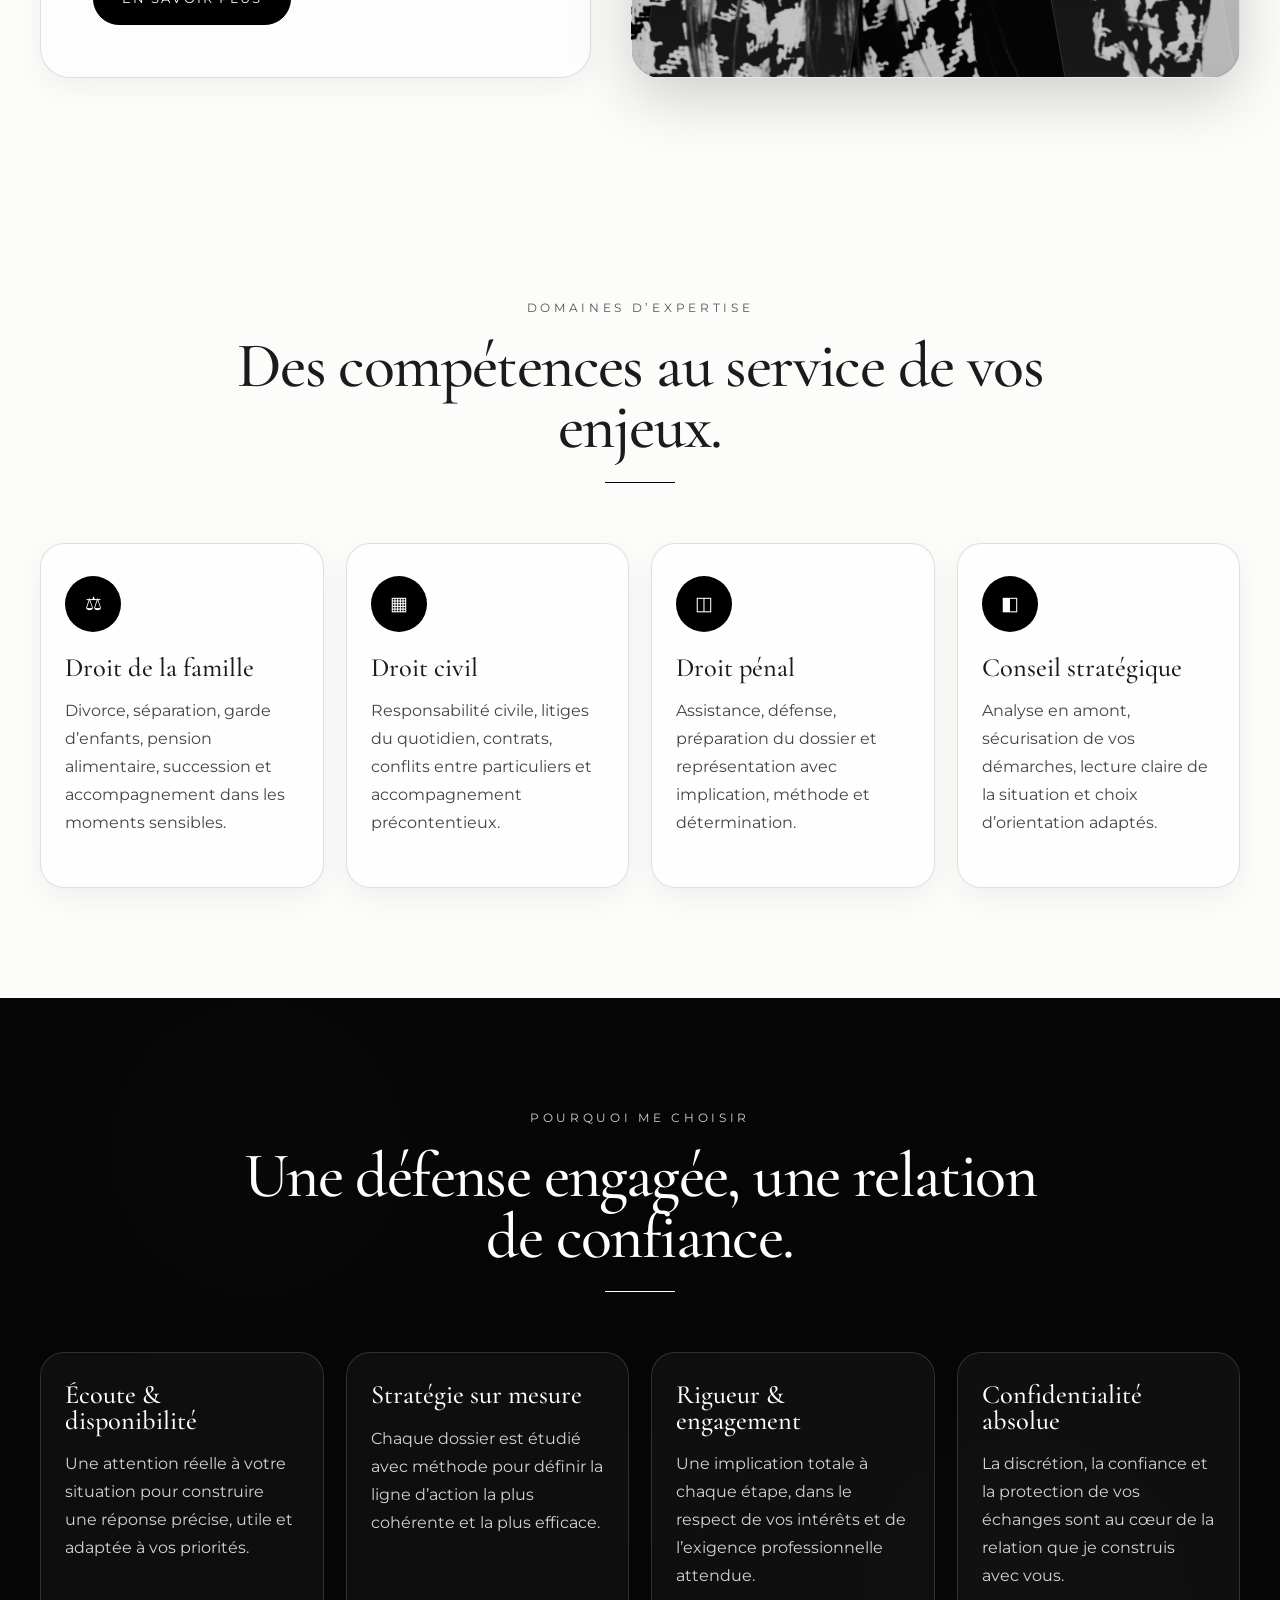
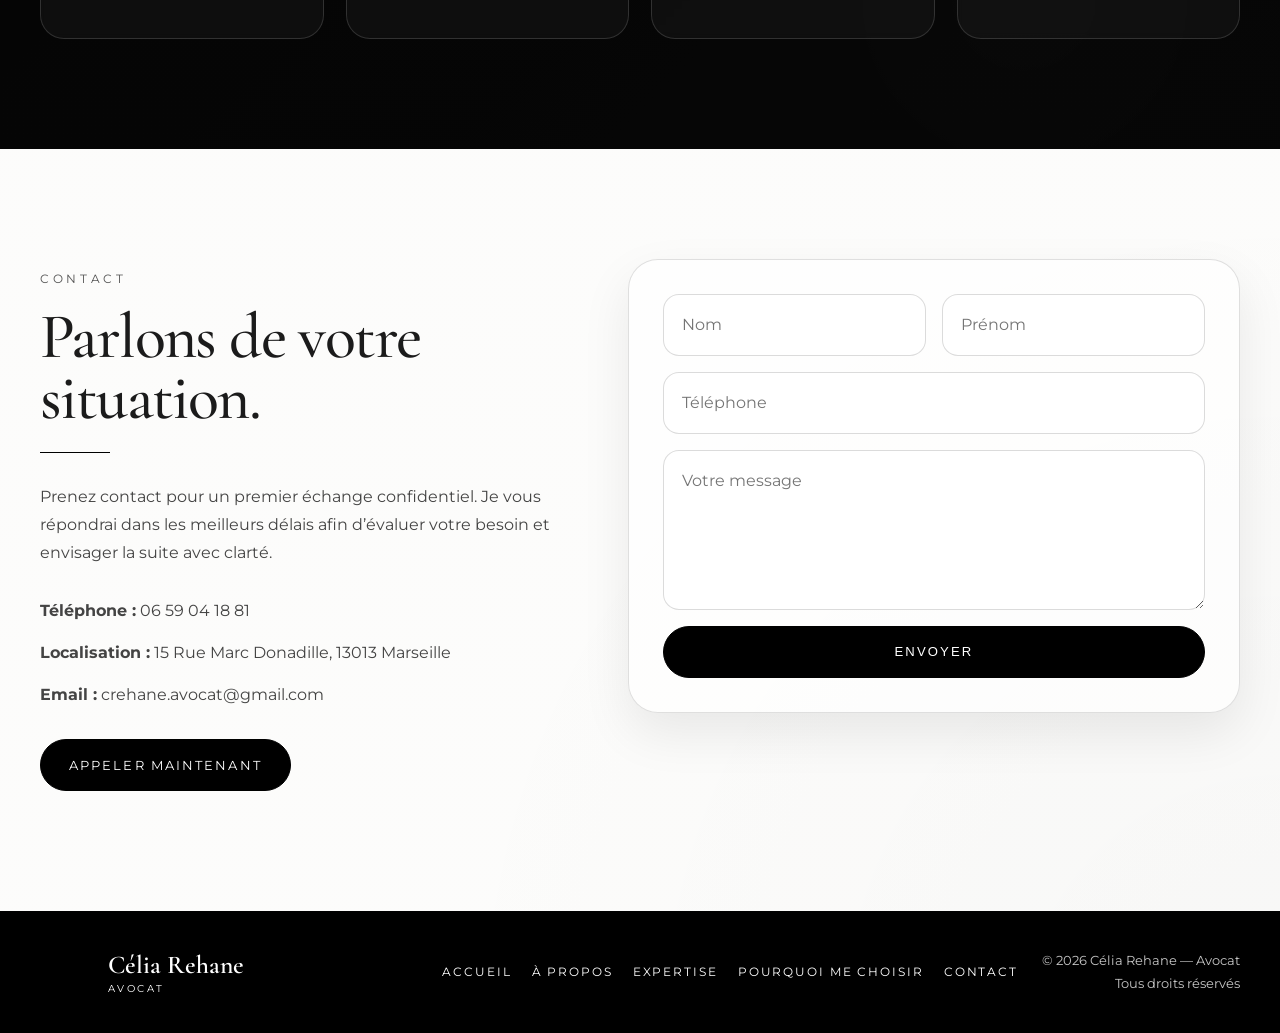
==== commit d534b762: "Update index.html" ====
--- a/index.html
+++ b/index.html
@@ -117,7 +117,15 @@
               et une stratégie adaptée. Mon engagement est de vous offrir un
               accompagnement à la fois sérieux, lisible et profondément impliqué.
             </p>
-            <a href="#contact" class="btn btn-light">Parler de votre situation</a>
+          <div class="about-buttons">
+  <a href="#contact" class="btn btn-light">
+    Parler de votre situation
+  </a>
+
+  <a href="affaires.html" class="btn btn-dark">
+    En savoir plus
+  </a>
+</div>
           </div>
 
           <div class="about-visual reveal delay-1" aria-hidden="true">
--- a/style.css
+++ b/style.css
@@ -447,20 +447,21 @@
   border: 1px solid rgba(0, 0, 0, 0.08);
 }
 
-.image-city {
-  background:
-    linear-gradient(rgba(0, 0, 0, 0.10), rgba(0, 0, 0, 0.18)),
-    repeating-linear-gradient(
-      90deg,
-      rgba(255, 255, 255, 0.18) 0 2px,
-      transparent 2px 42px
-    ),
-    repeating-linear-gradient(
-      0deg,
-      rgba(255, 255, 255, 0.08) 0 2px,
-      transparent 2px 42px
-    ),
-    linear-gradient(135deg, #3b3b3b 0%, #111111 100%);
+ .image-city {
+  background-image:
+    linear-gradient(rgba(0, 0, 0, 0.25), rgba(0, 0, 0, 0.25)),
+    url("photo-output.jpg");
+
+  background-size: cover;
+  background-position: center;
+  background-repeat: no-repeat;
+
+  height: 100%;
+  min-height: 520px;
+
+  border-radius: 30px;
+
+  box-shadow: 0 20px 60px rgba(0, 0, 0, 0.18);
   position: relative;
 }
 
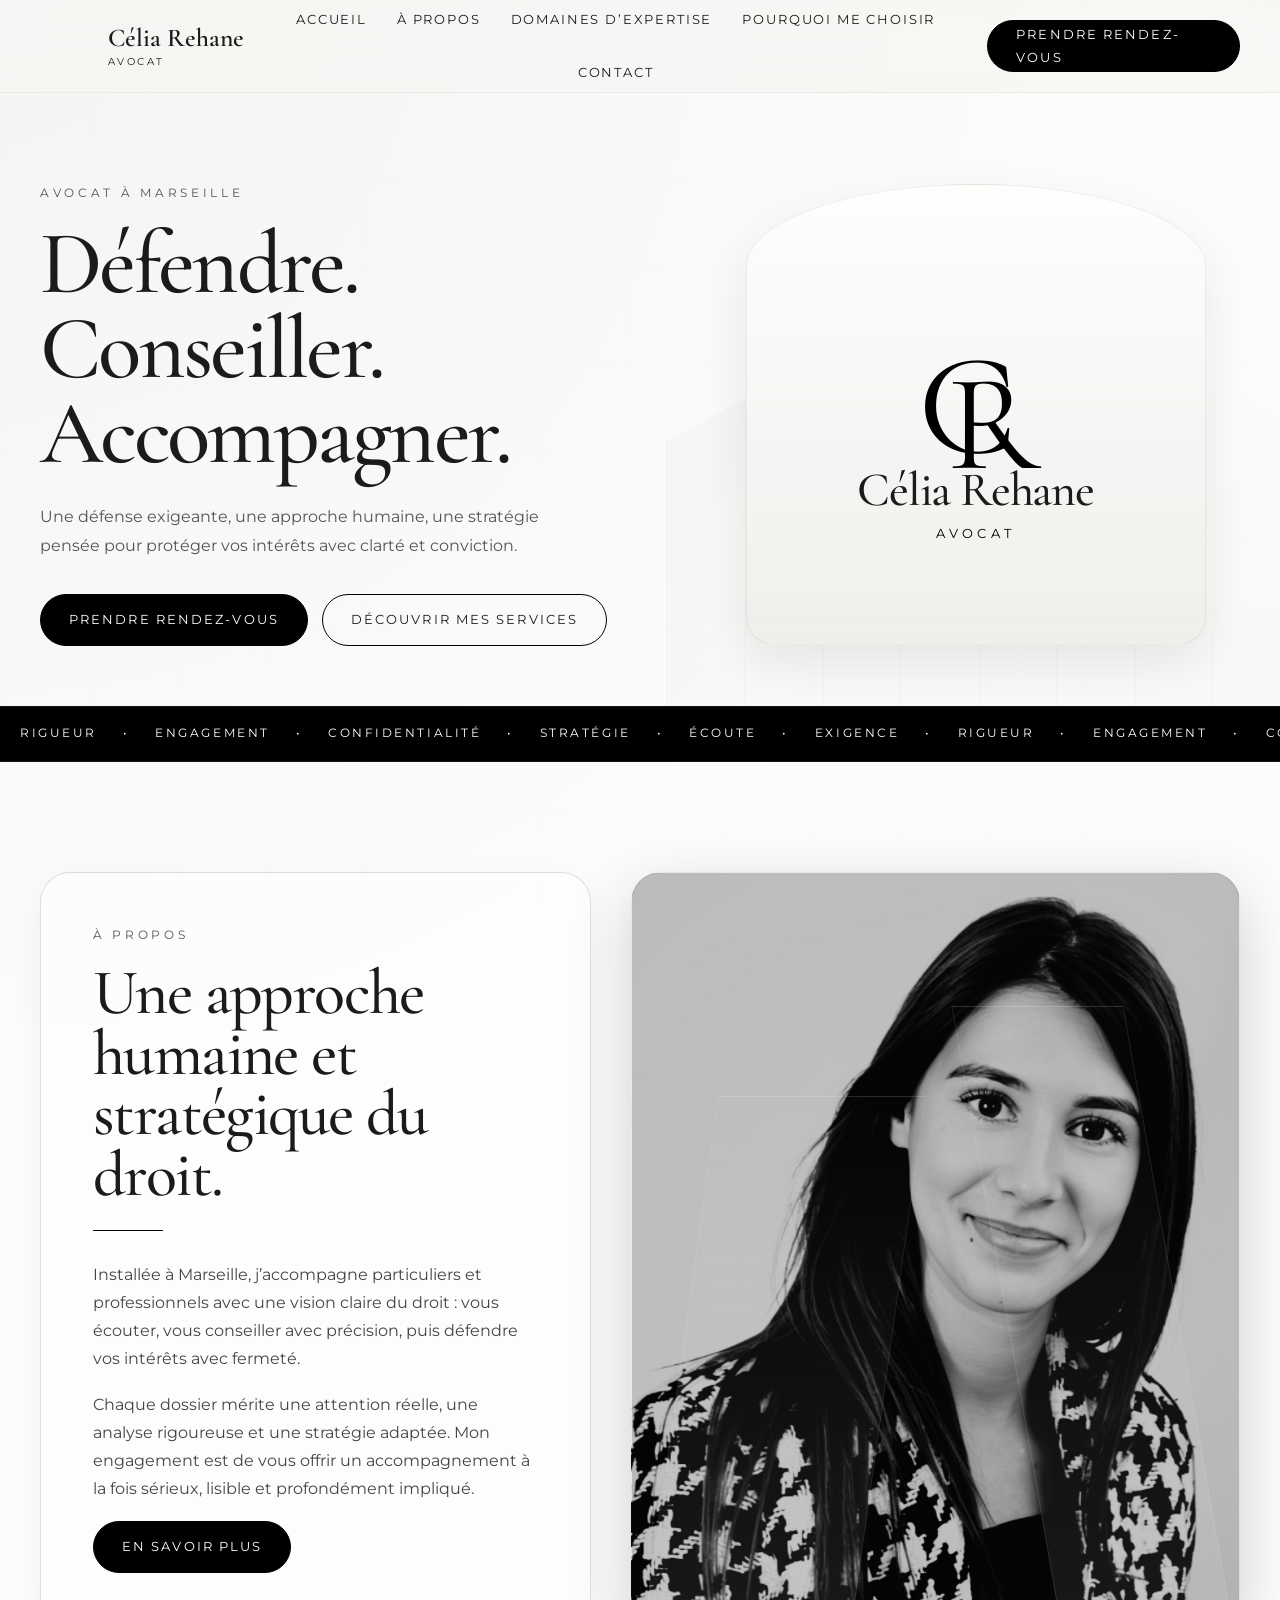
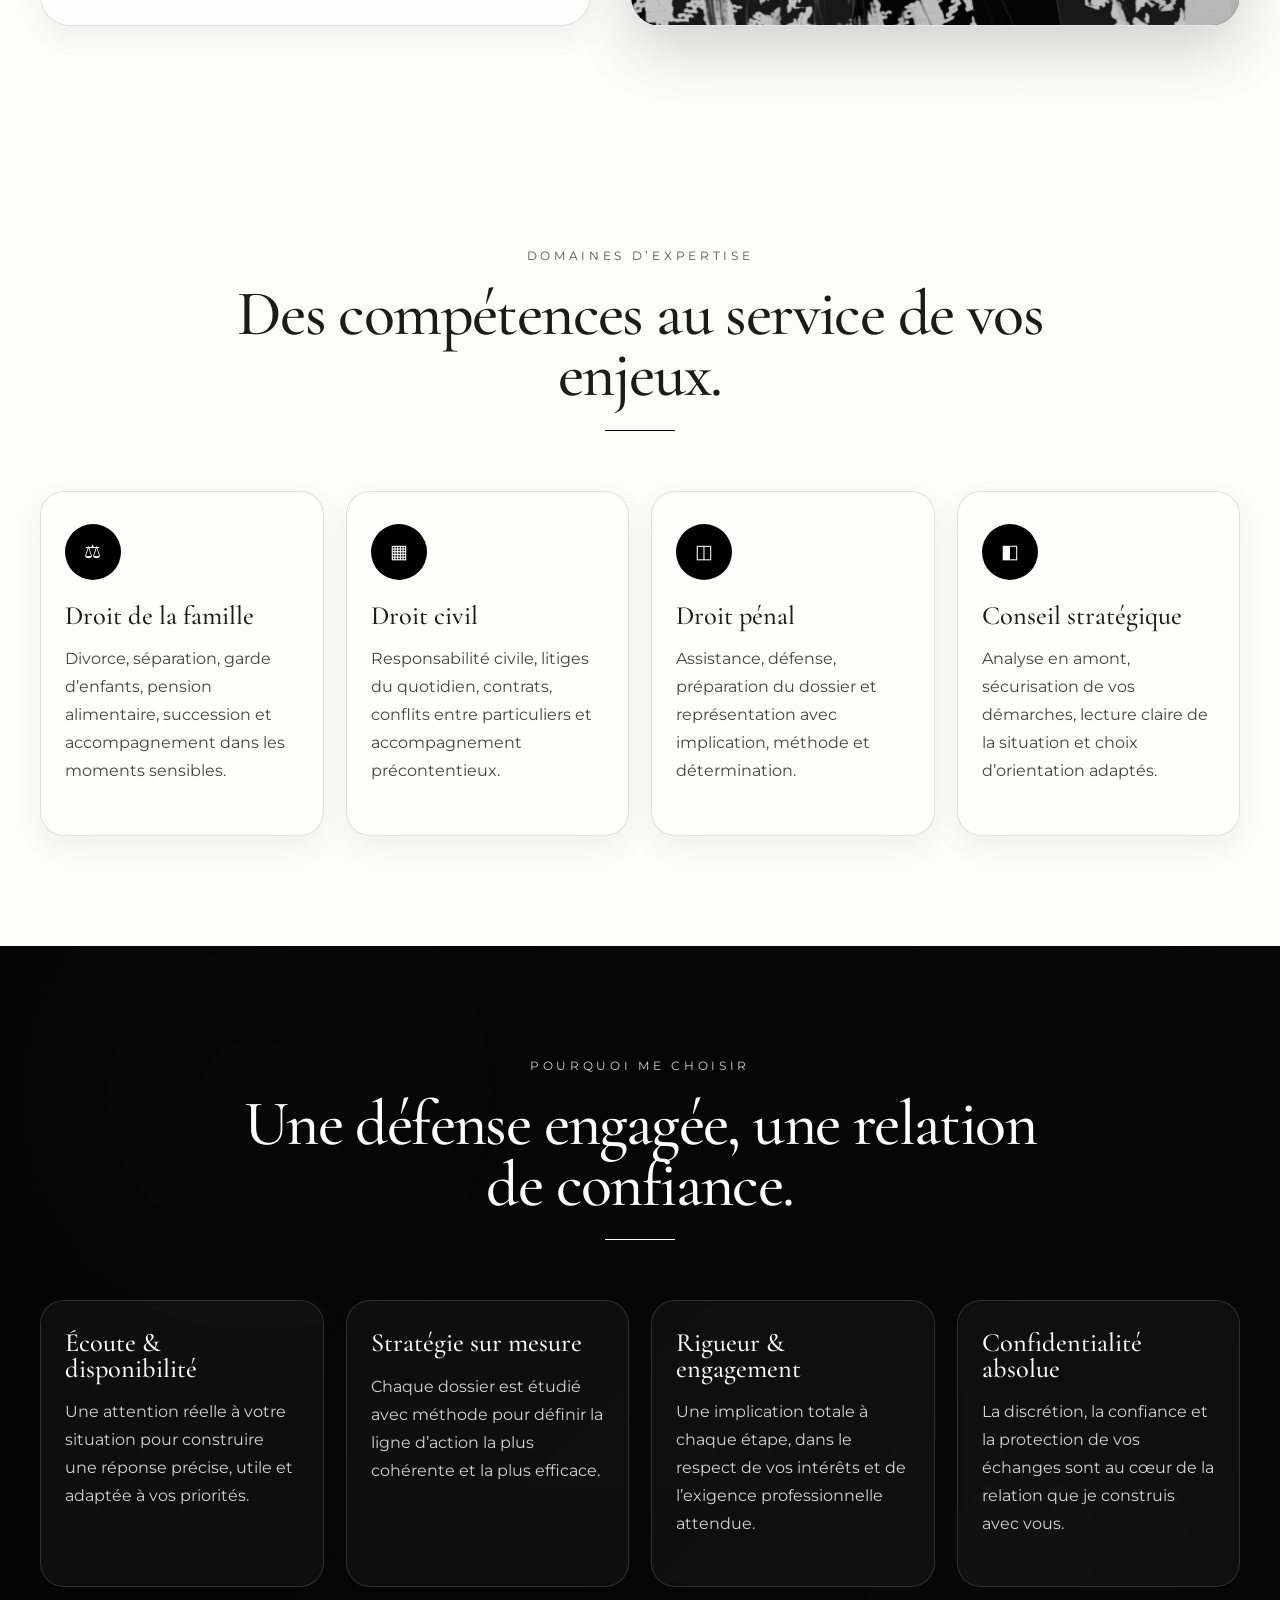
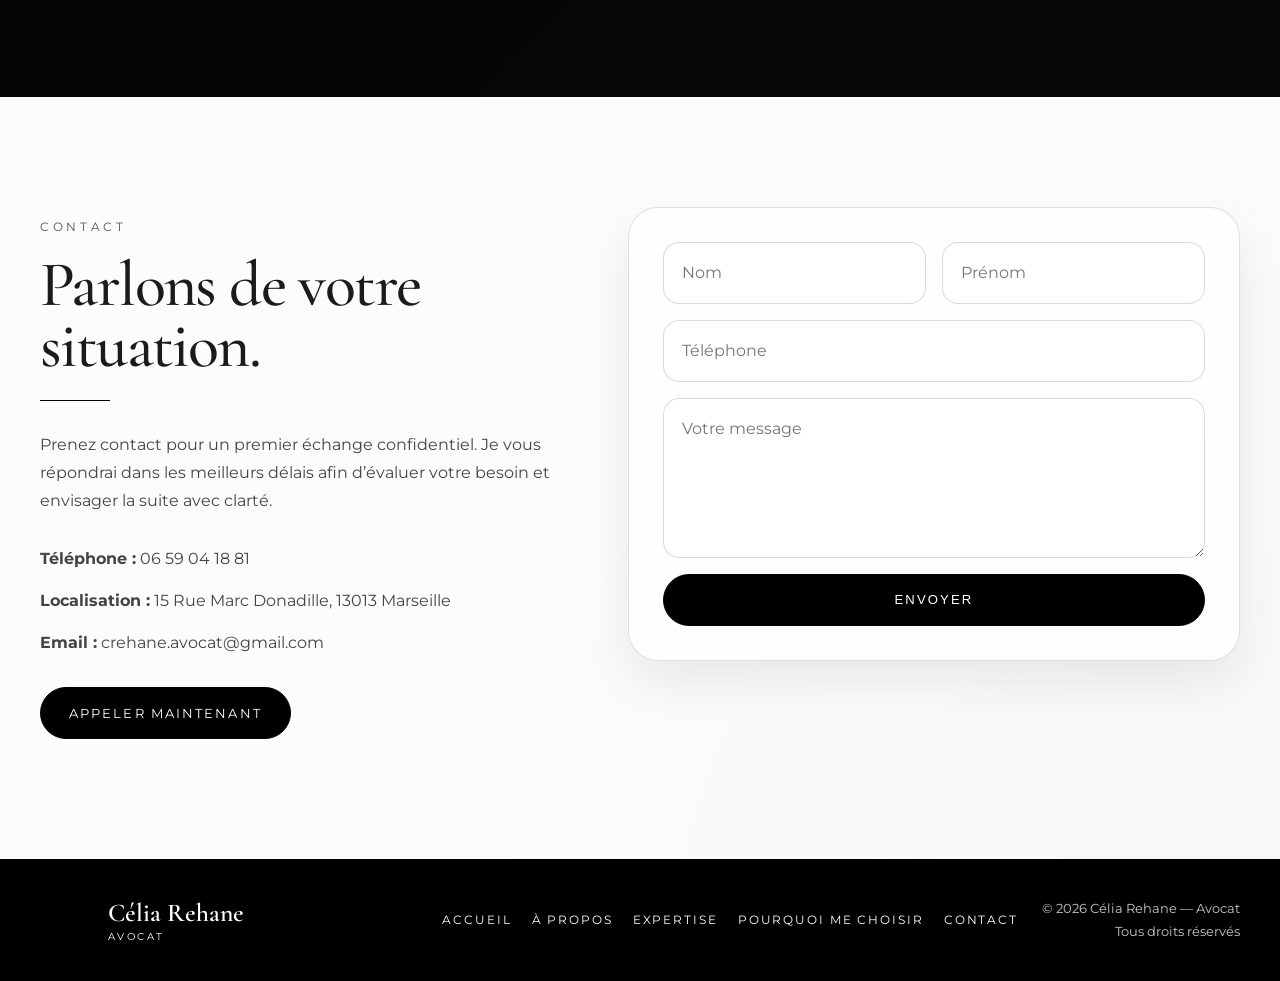
==== commit 21813dc2: "Update index.html" ====
--- a/index.html
+++ b/index.html
@@ -117,15 +117,9 @@
               et une stratégie adaptée. Mon engagement est de vous offrir un
               accompagnement à la fois sérieux, lisible et profondément impliqué.
             </p>
-          <div class="about-buttons">
-  <a href="#contact" class="btn btn-light">
-    Parler de votre situation
-  </a>
-
-  <a href="affaires.html" class="btn btn-dark">
-    En savoir plus
-  </a>
-</div>
+          <a href="affaires.html" class="btn btn-dark">
+  En savoir plus
+</a>
           </div>
 
           <div class="about-visual reveal delay-1" aria-hidden="true">
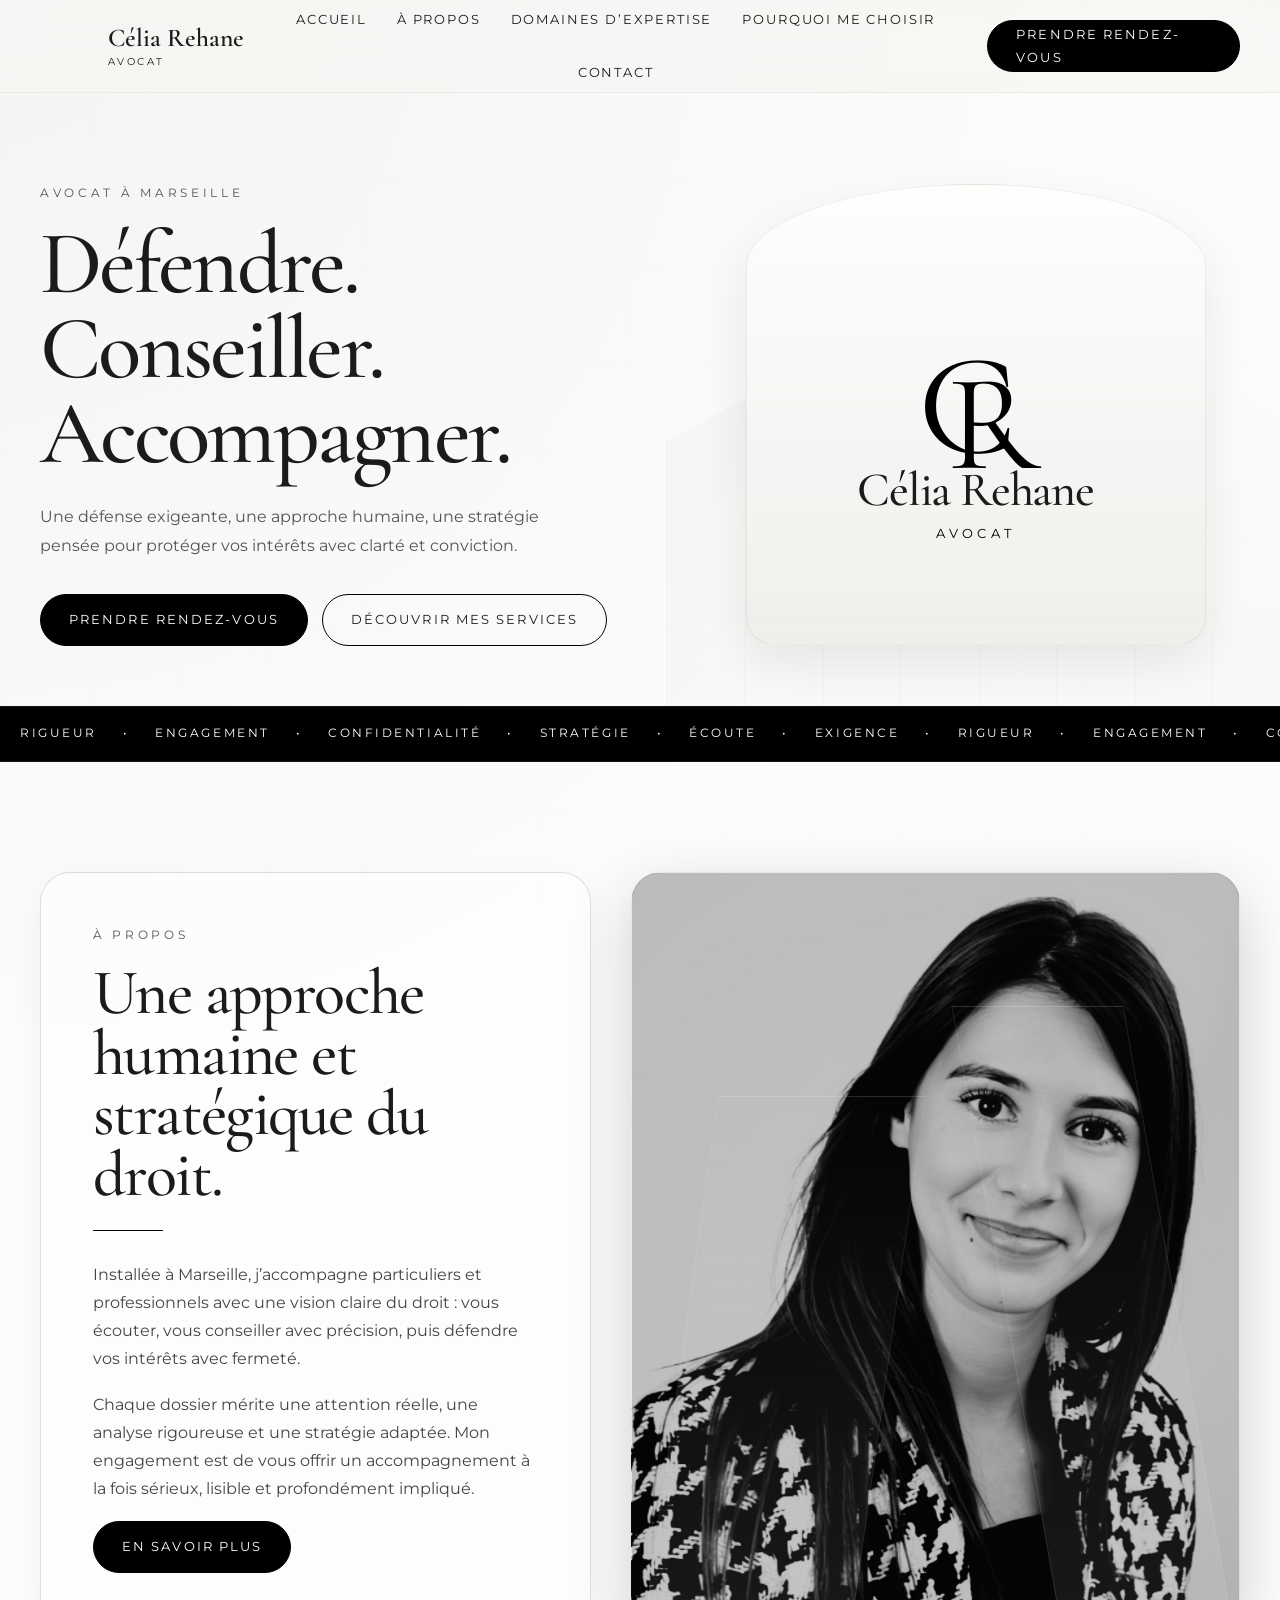
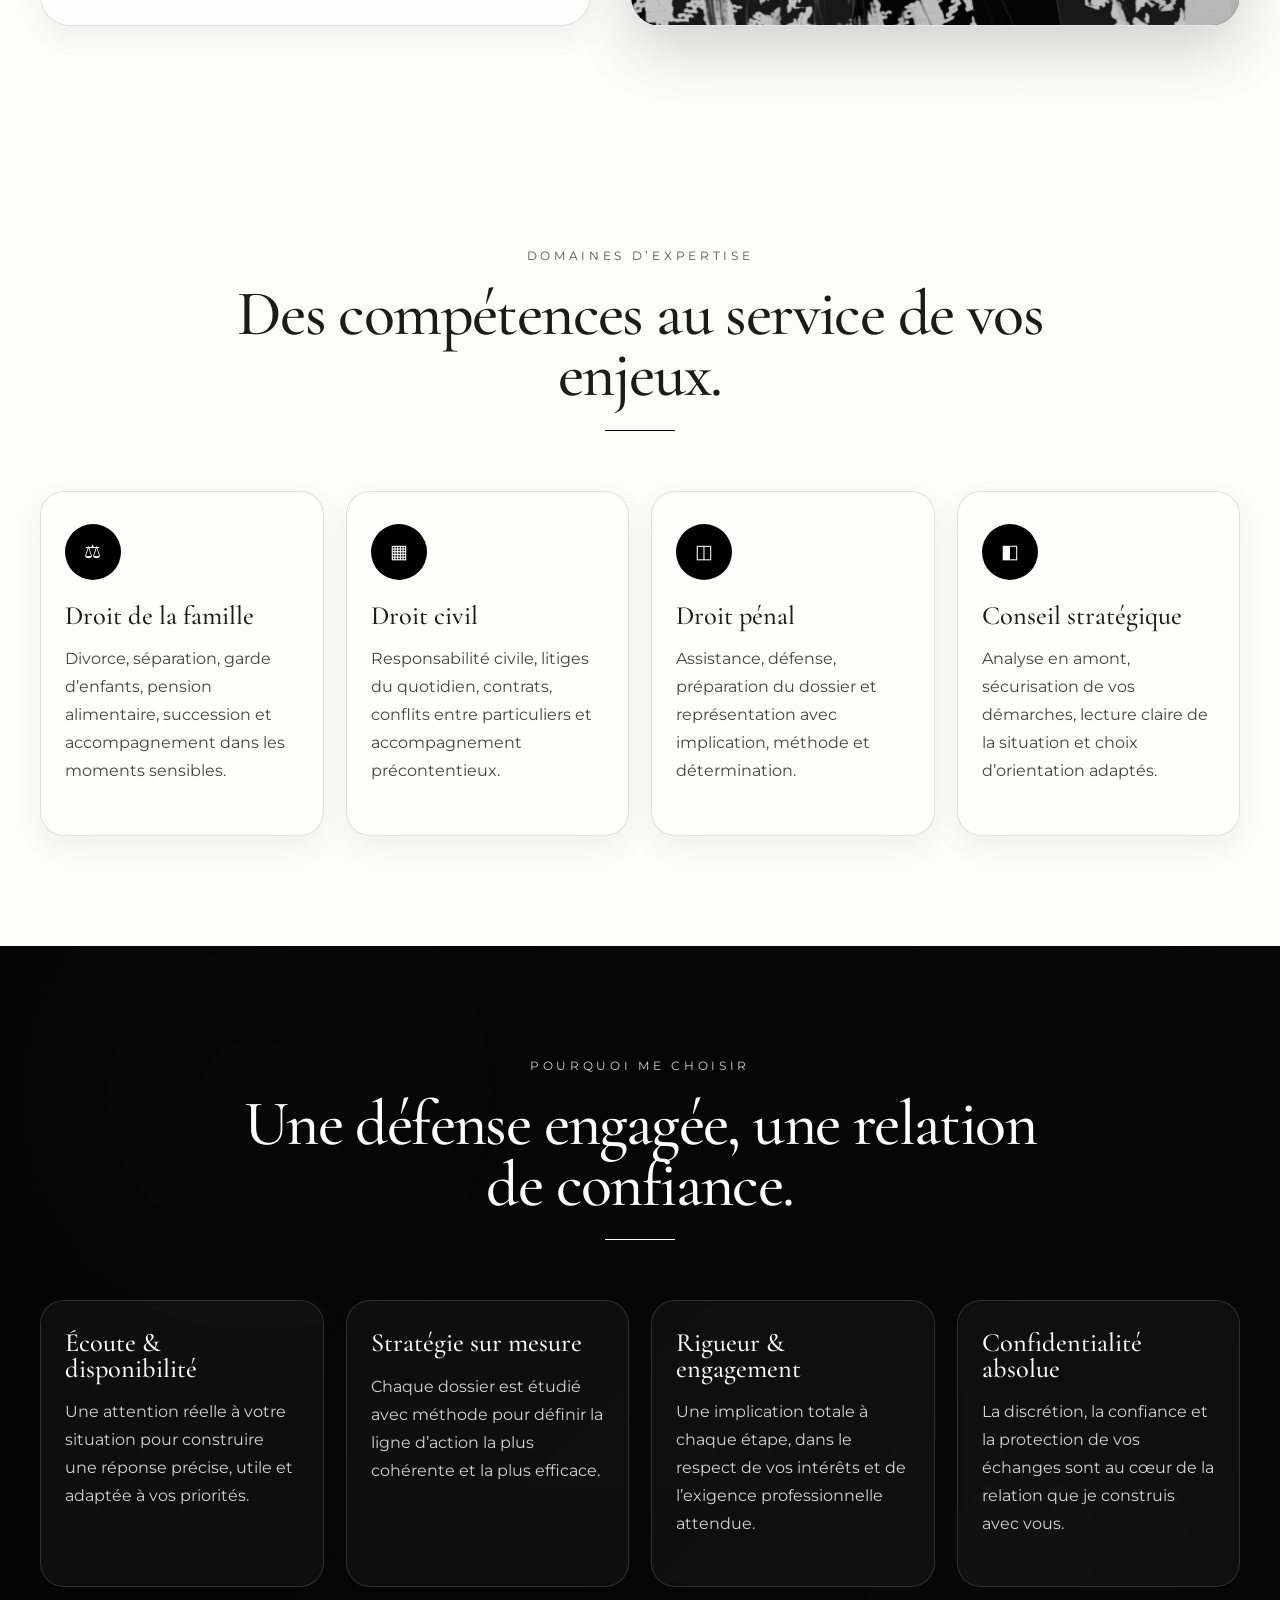
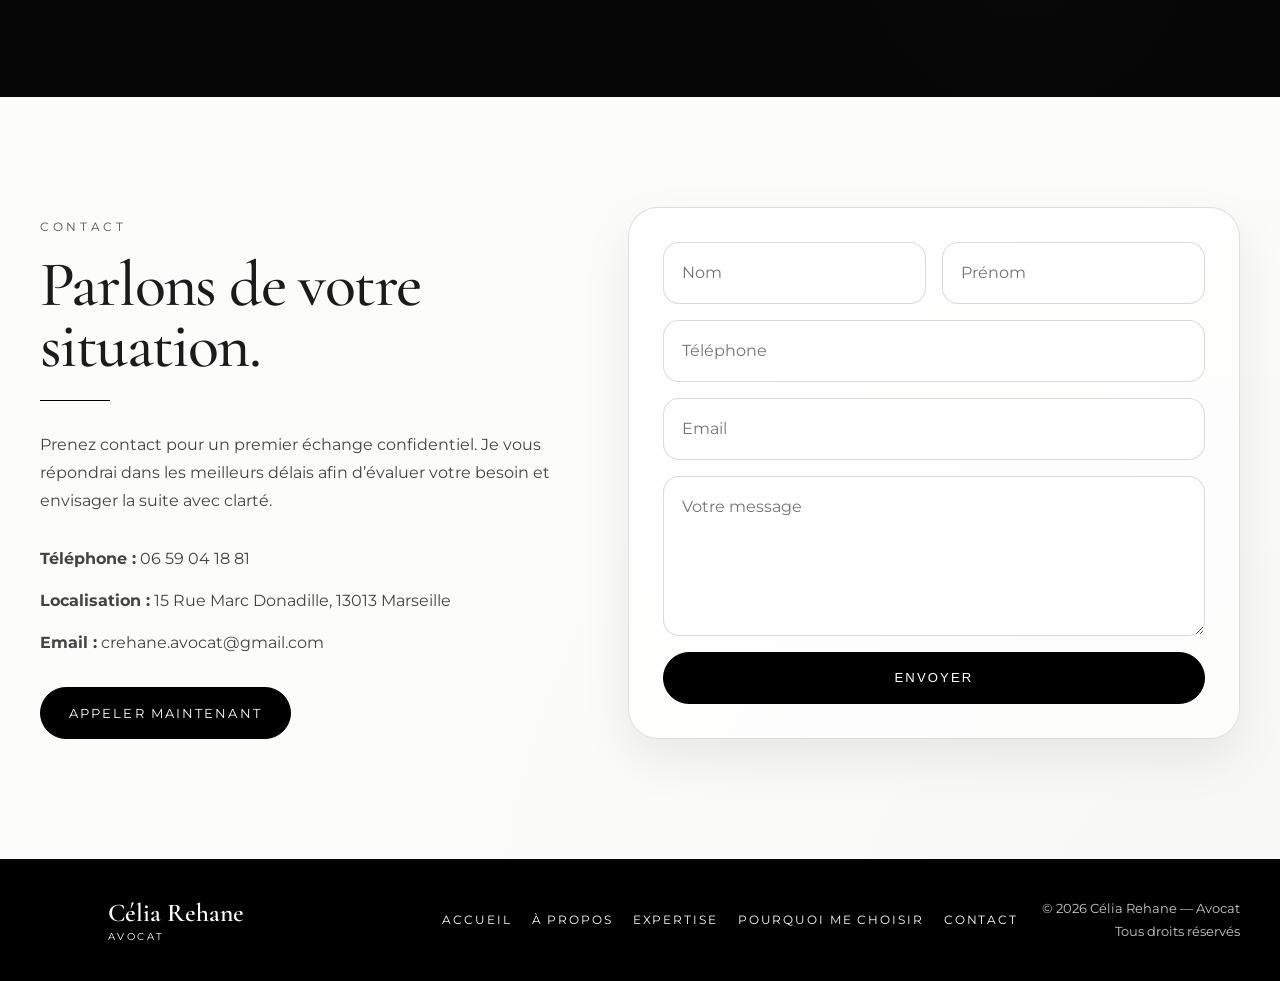
==== commit 5e31b327: "Update index.html" ====
--- a/index.html
+++ b/index.html
@@ -243,13 +243,18 @@
           </div>
 
           <div class="contact-form-card reveal delay-1">
-            <form class="contact-form">
-              <div class="form-row">
-                <input type="text" placeholder="Nom" />
-                <input type="text" placeholder="Prénom" />
-              </div>
-              <input type="tel" placeholder="Téléphone" />
-              <textarea placeholder="Votre message"></textarea>
+          <form name="contact" method="POST" data-netlify="true" class="contact-form">
+  <input type="hidden" name="form-name" value="contact" />
+             <div class="form-row">
+  <input type="text" name="nom" placeholder="Nom" required />
+  <input type="text" name="prenom" placeholder="Prénom" required />
+</div>
+
+<input type="tel" name="telephone" placeholder="Téléphone" required />
+
+<input type="email" name="email" placeholder="Email" />
+
+<textarea name="message" placeholder="Votre message" required></textarea>
               <button type="submit" class="btn btn-dark">Envoyer</button>
             </form>
           </div>
--- a/style.css
+++ b/style.css
@@ -851,3 +851,126 @@
     border-radius: 42% 42% 24px 24px / 16% 16% 24px 24px;
   }
 }
+.blog-hero {
+  min-height: 72vh;
+  display: flex;
+  align-items: center;
+  background:
+    linear-gradient(rgba(247, 246, 243, 0.78), rgba(247, 246, 243, 0.92)),
+    radial-gradient(circle at 80% 20%, rgba(0, 0, 0, 0.08), transparent 30%),
+    var(--color-bg);
+}
+
+.blog-hero h1 {
+  max-width: 980px;
+}
+
+.blog-hero-text {
+  max-width: 680px;
+  margin-top: 32px;
+  font-size: 1.05rem;
+}
+
+.blog-grid {
+  display: grid;
+  grid-template-columns: repeat(4, 1fr);
+  gap: 22px;
+}
+
+.blog-card {
+  min-height: 340px;
+  padding: 32px 26px;
+  border-radius: 28px;
+  background: rgba(255, 255, 255, 0.62);
+  border: 1px solid var(--color-border);
+  box-shadow: var(--shadow-light);
+  transition: transform var(--transition), box-shadow var(--transition);
+}
+
+.blog-card:hover {
+  transform: translateY(-6px);
+  box-shadow: var(--shadow-soft);
+}
+
+.blog-category {
+  margin-bottom: 20px;
+  text-transform: uppercase;
+  letter-spacing: 0.22em;
+  font-size: 0.7rem;
+  color: var(--color-grey);
+}
+
+.blog-card h3 {
+  margin-bottom: 18px;
+}
+
+.blog-link {
+  display: inline-block;
+  margin-top: 18px;
+  text-transform: uppercase;
+  letter-spacing: 0.18em;
+  font-size: 0.72rem;
+  border-bottom: 1px solid var(--color-black);
+  padding-bottom: 6px;
+}
+
+.testimonials-section {
+  background: rgba(255, 255, 255, 0.42);
+}
+
+.testimonials-grid {
+  display: grid;
+  grid-template-columns: repeat(3, 1fr);
+  gap: 22px;
+}
+
+.testimonial-card {
+  padding: 34px;
+  border-radius: 28px;
+  background: var(--color-black);
+  color: var(--color-white);
+  box-shadow: var(--shadow-soft);
+}
+
+.testimonial-card p {
+  color: rgba(255, 255, 255, 0.9);
+  font-family: "Cormorant Garamond", serif;
+  font-size: 1.55rem;
+  line-height: 1.25;
+}
+
+.testimonial-card span {
+  display: block;
+  margin-top: 22px;
+  text-transform: uppercase;
+  letter-spacing: 0.18em;
+  font-size: 0.7rem;
+  color: rgba(255, 255, 255, 0.62);
+}
+
+.blog-cta {
+  display: flex;
+  justify-content: center;
+  gap: 16px;
+  flex-wrap: wrap;
+}
+
+@media (max-width: 1180px) {
+  .blog-grid {
+    grid-template-columns: repeat(2, 1fr);
+  }
+
+  .testimonials-grid {
+    grid-template-columns: 1fr;
+  }
+}
+
+@media (max-width: 640px) {
+  .blog-grid {
+    grid-template-columns: 1fr;
+  }
+
+  .blog-hero {
+    min-height: auto;
+  }
+}
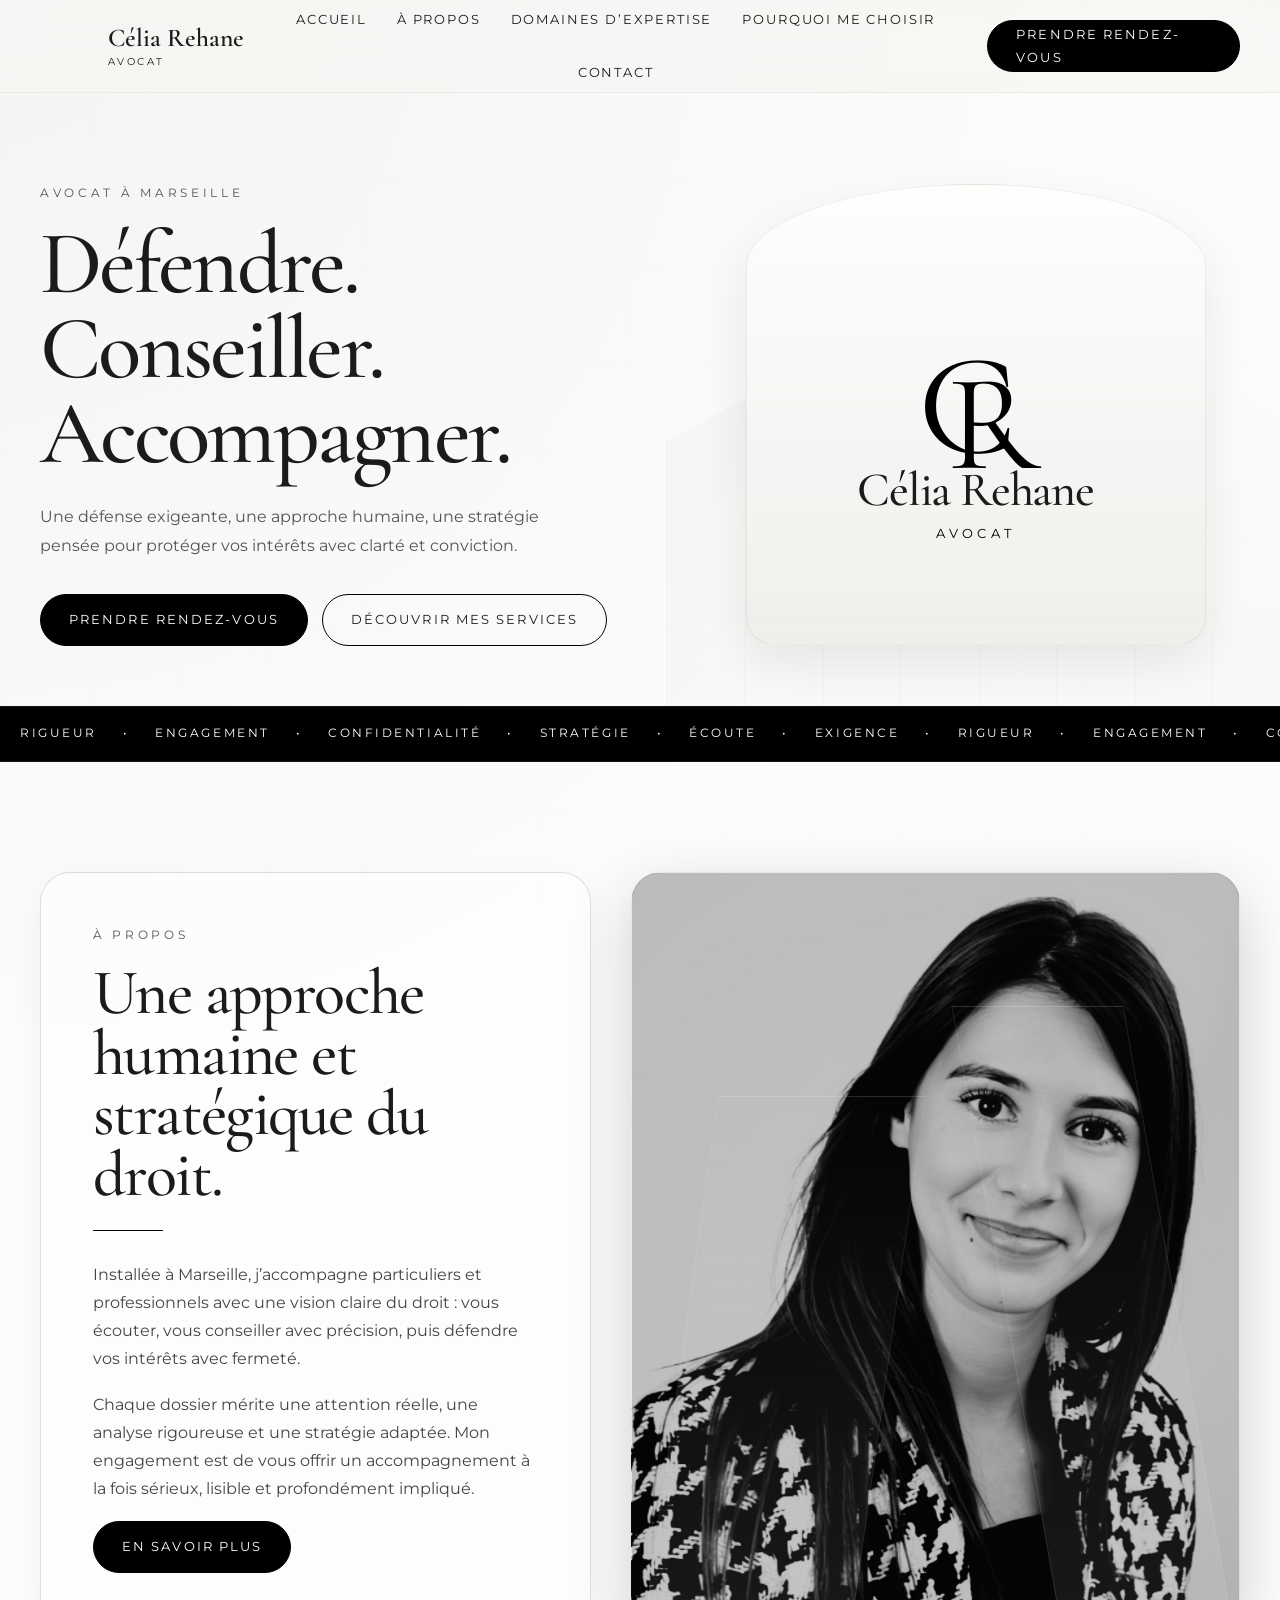
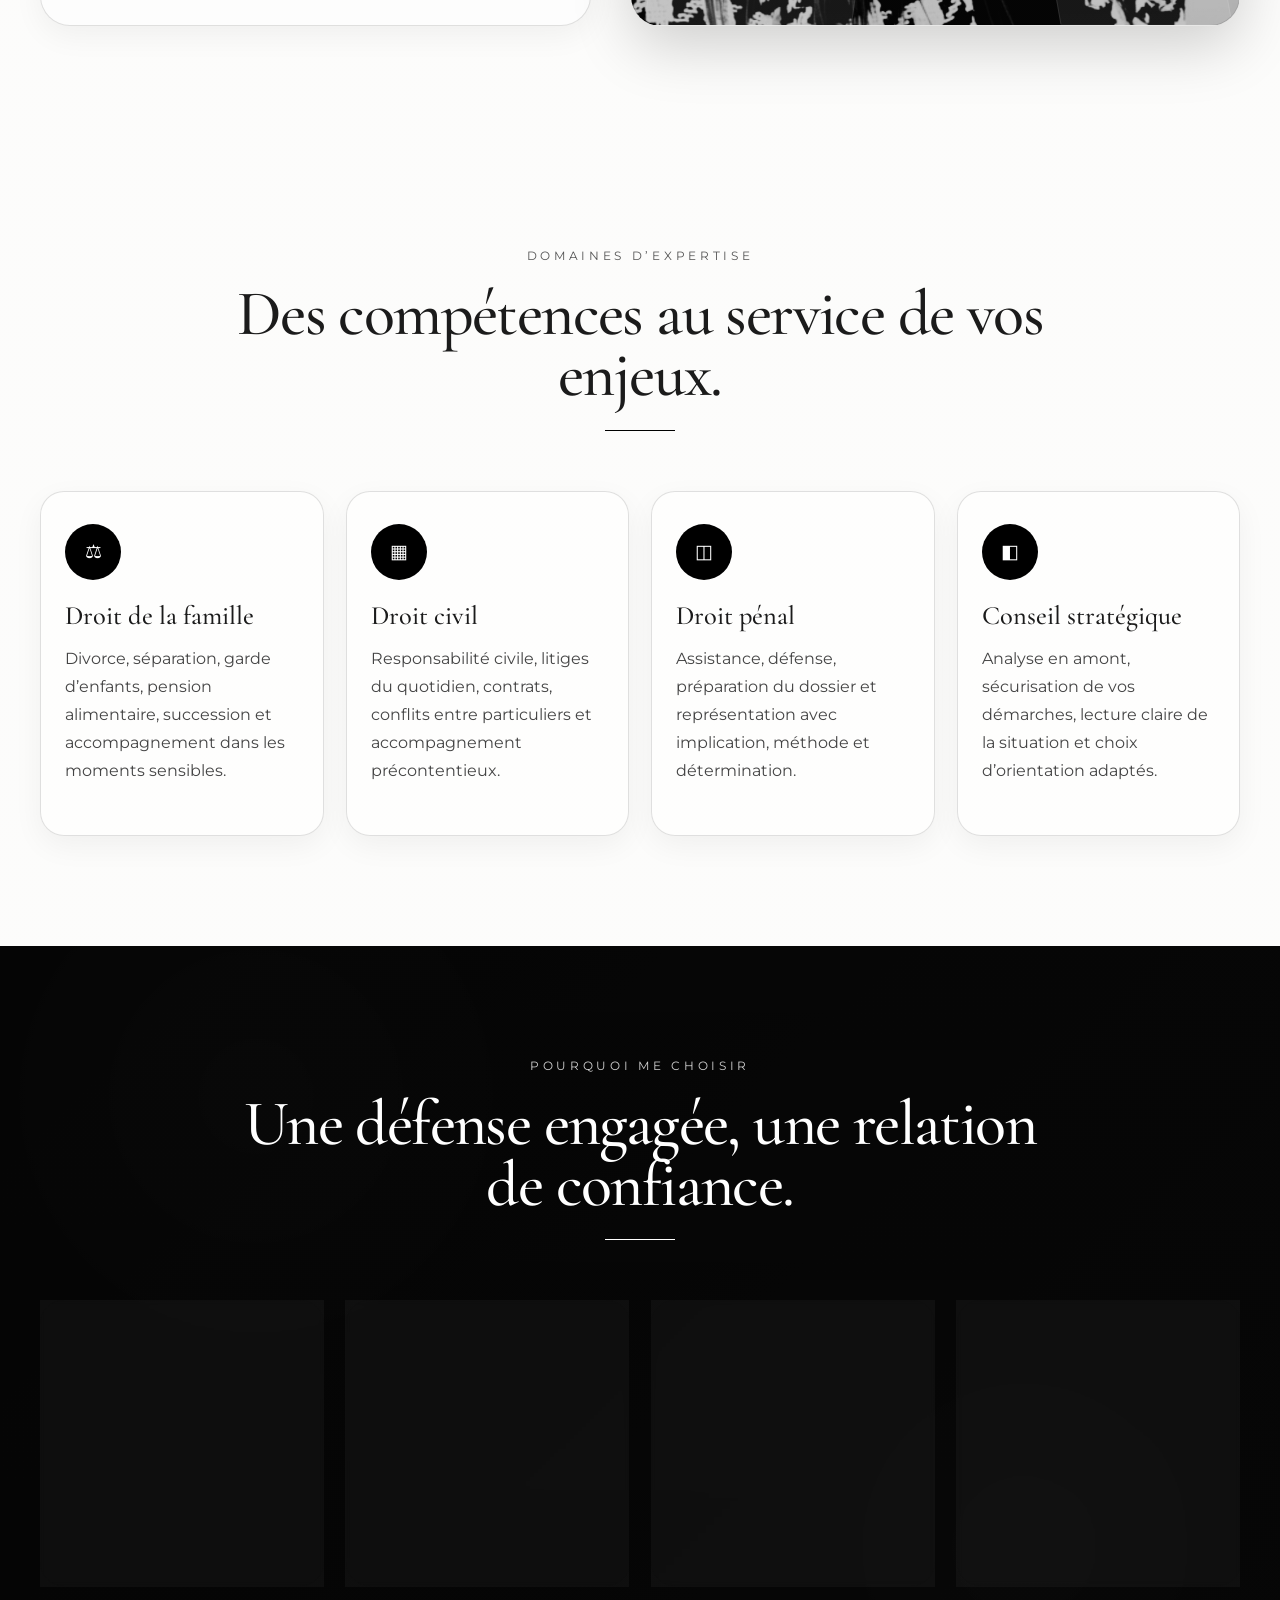
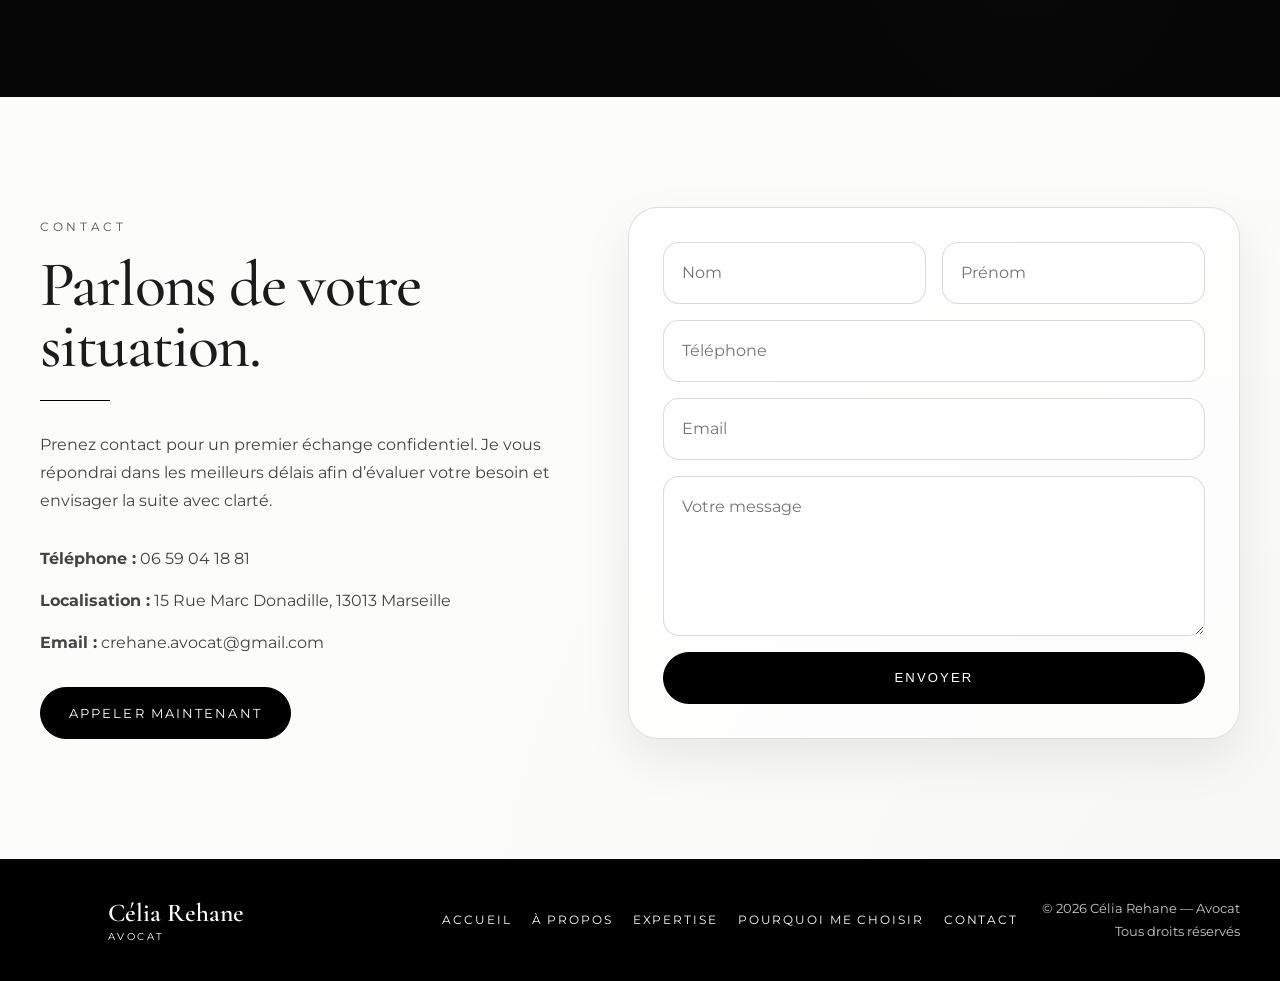
==== commit c56b8bea: "Update index.html" ====
--- a/index.html
+++ b/index.html
@@ -243,20 +243,28 @@
           </div>
 
           <div class="contact-form-card reveal delay-1">
-          <form name="contact" method="POST" data-netlify="true" class="contact-form">
+<form
+  name="contact"
+  method="POST"
+  data-netlify="true"
+  netlify
+  class="contact-form"
+>
   <input type="hidden" name="form-name" value="contact" />
-             <div class="form-row">
-  <input type="text" name="nom" placeholder="Nom" required />
-  <input type="text" name="prenom" placeholder="Prénom" required />
-</div>
-
-<input type="tel" name="telephone" placeholder="Téléphone" required />
-
-<input type="email" name="email" placeholder="Email" />
-
-<textarea name="message" placeholder="Votre message" required></textarea>
-              <button type="submit" class="btn btn-dark">Envoyer</button>
-            </form>
+
+  <div class="form-row">
+    <input type="text" name="nom" placeholder="Nom" required />
+    <input type="text" name="prenom" placeholder="Prénom" required />
+  </div>
+
+  <input type="tel" name="telephone" placeholder="Téléphone" required />
+
+  <input type="email" name="email" placeholder="Email" required />
+
+  <textarea name="message" placeholder="Votre message" required></textarea>
+
+  <button type="submit" class="btn btn-dark">Envoyer</button>
+</form>
           </div>
         </div>
       </section>
